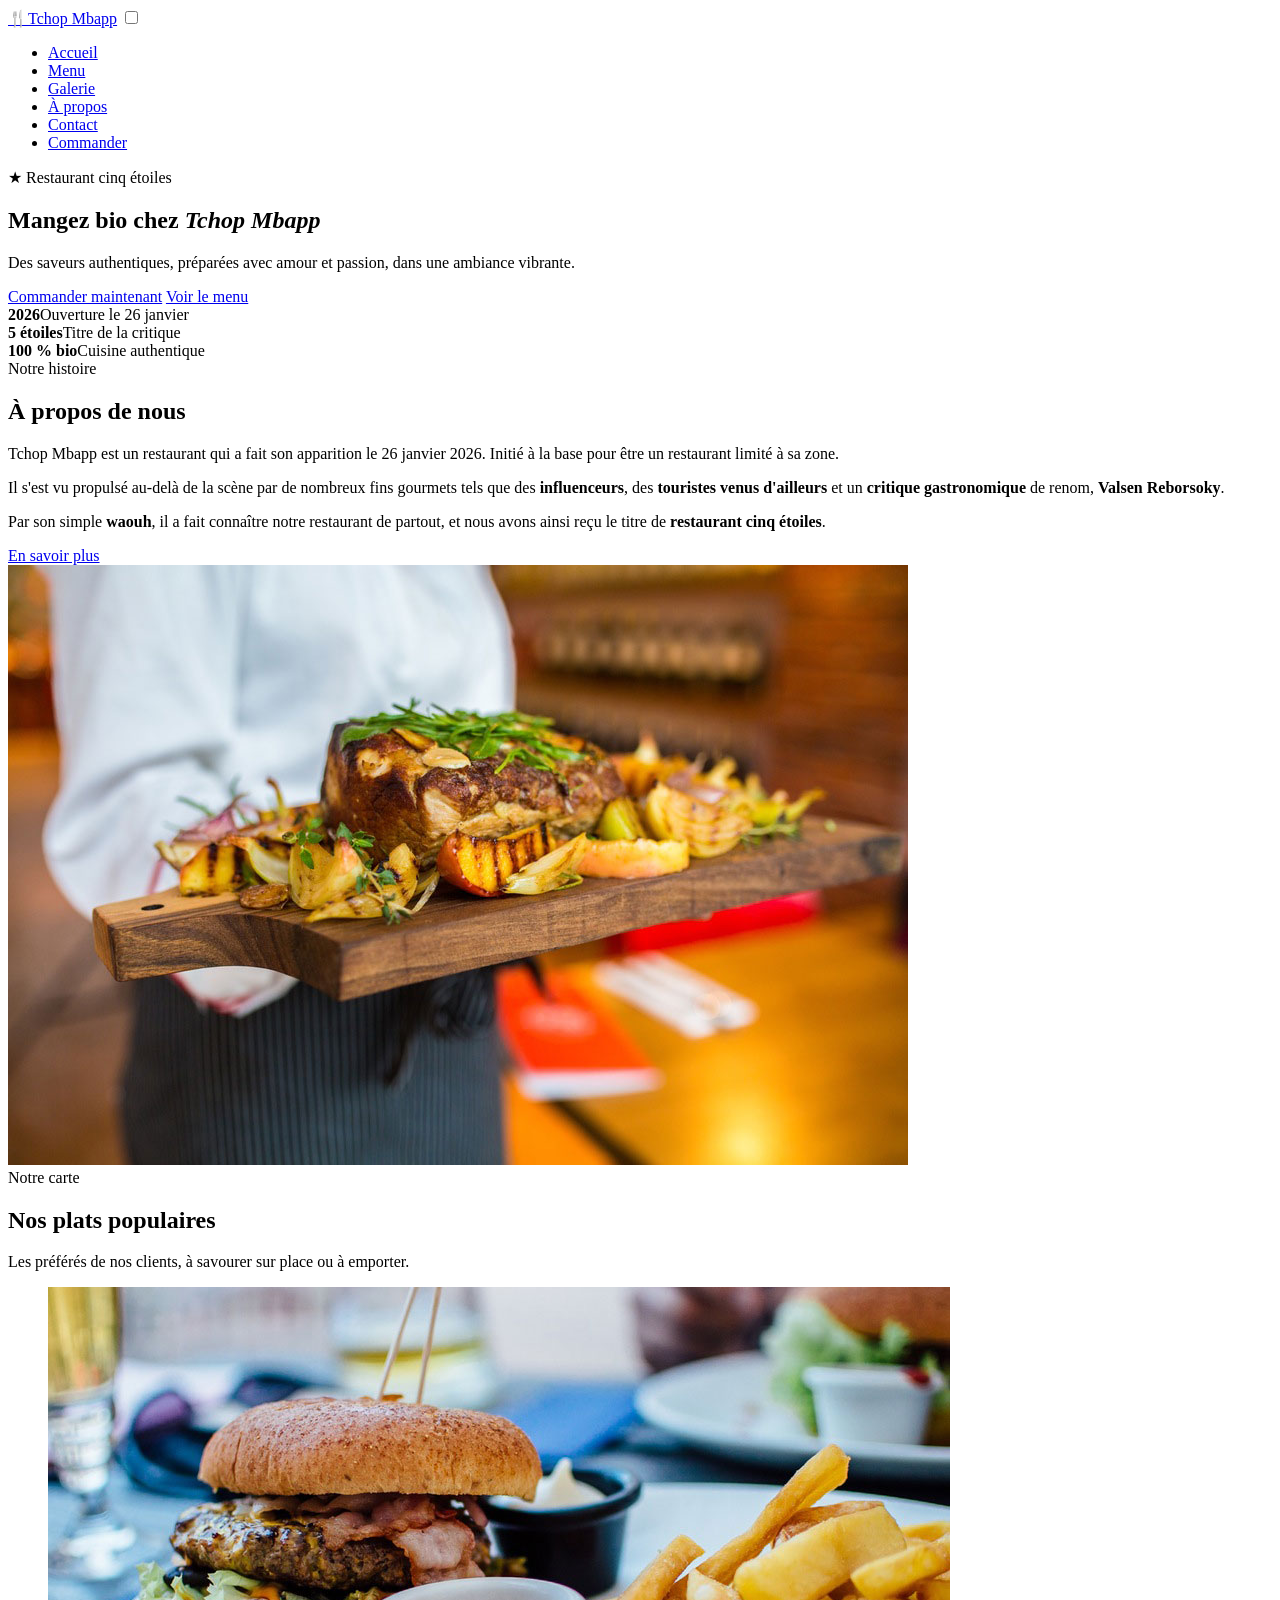
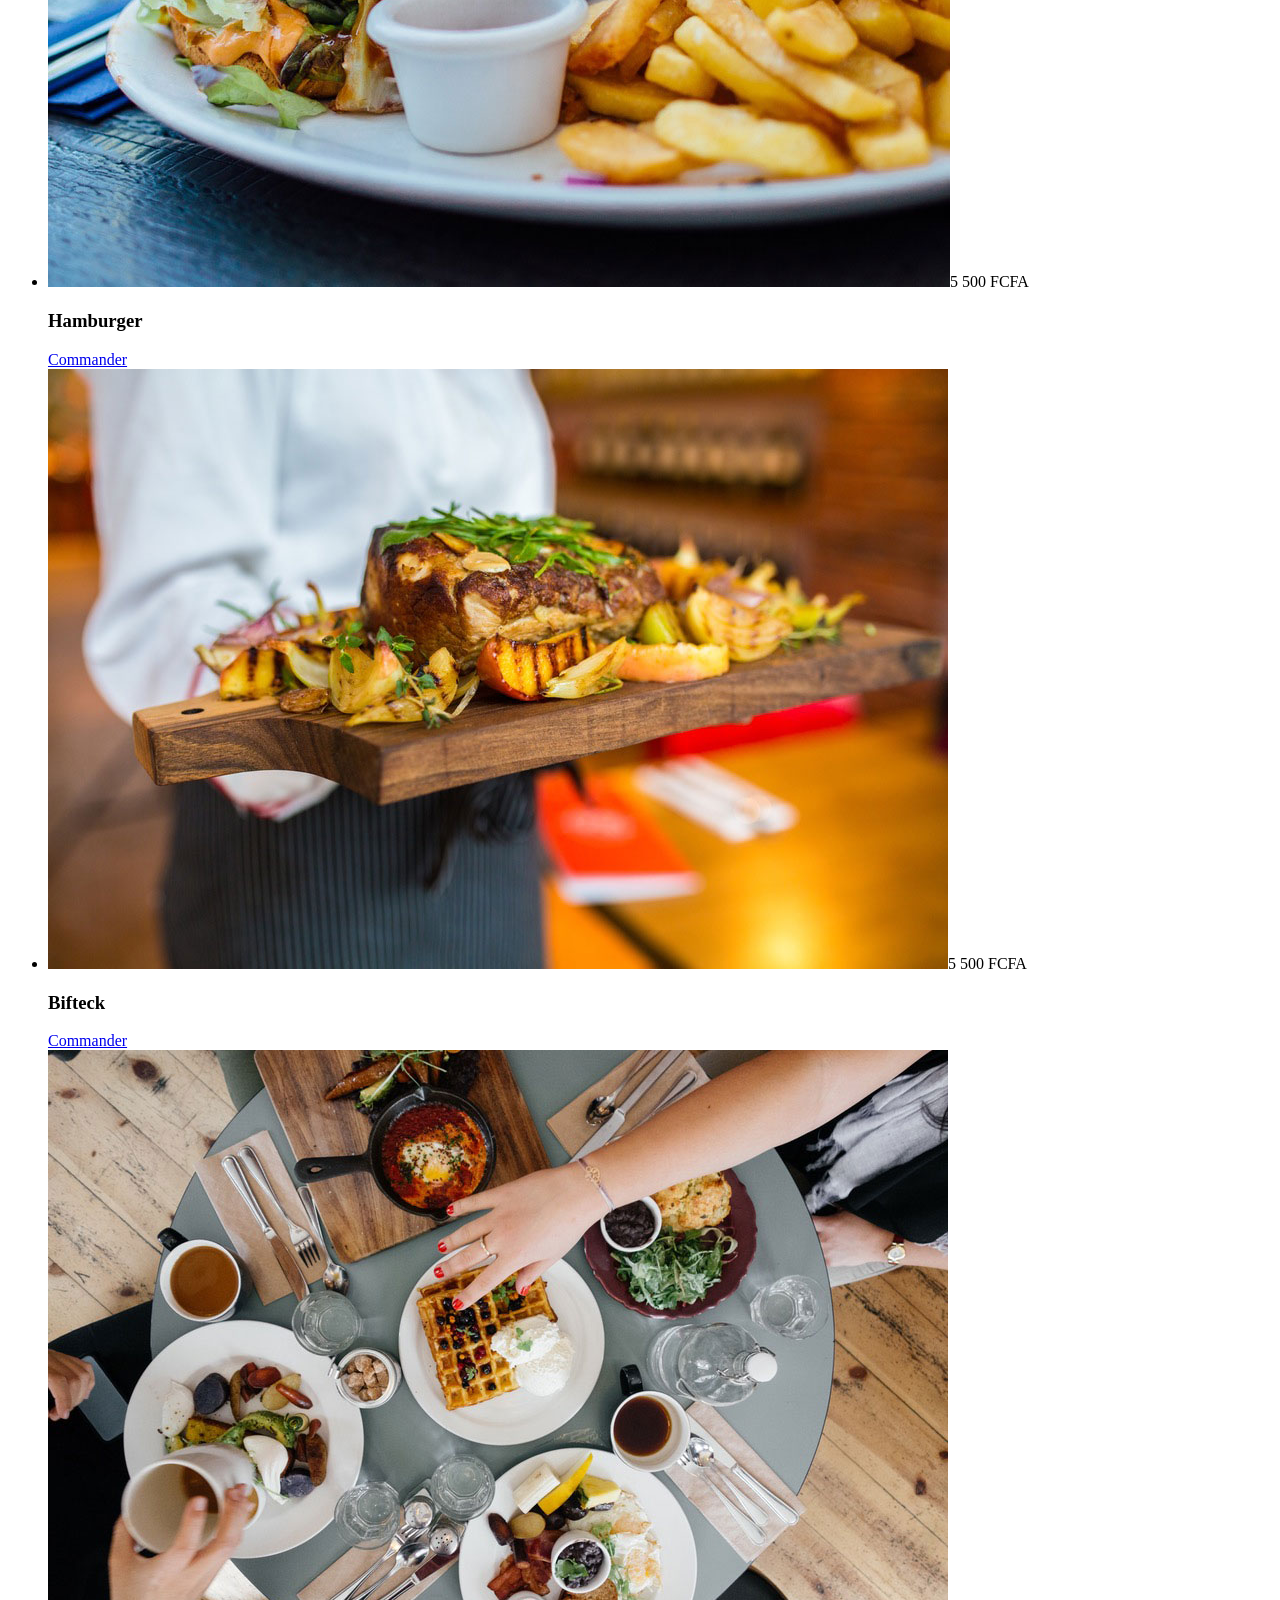
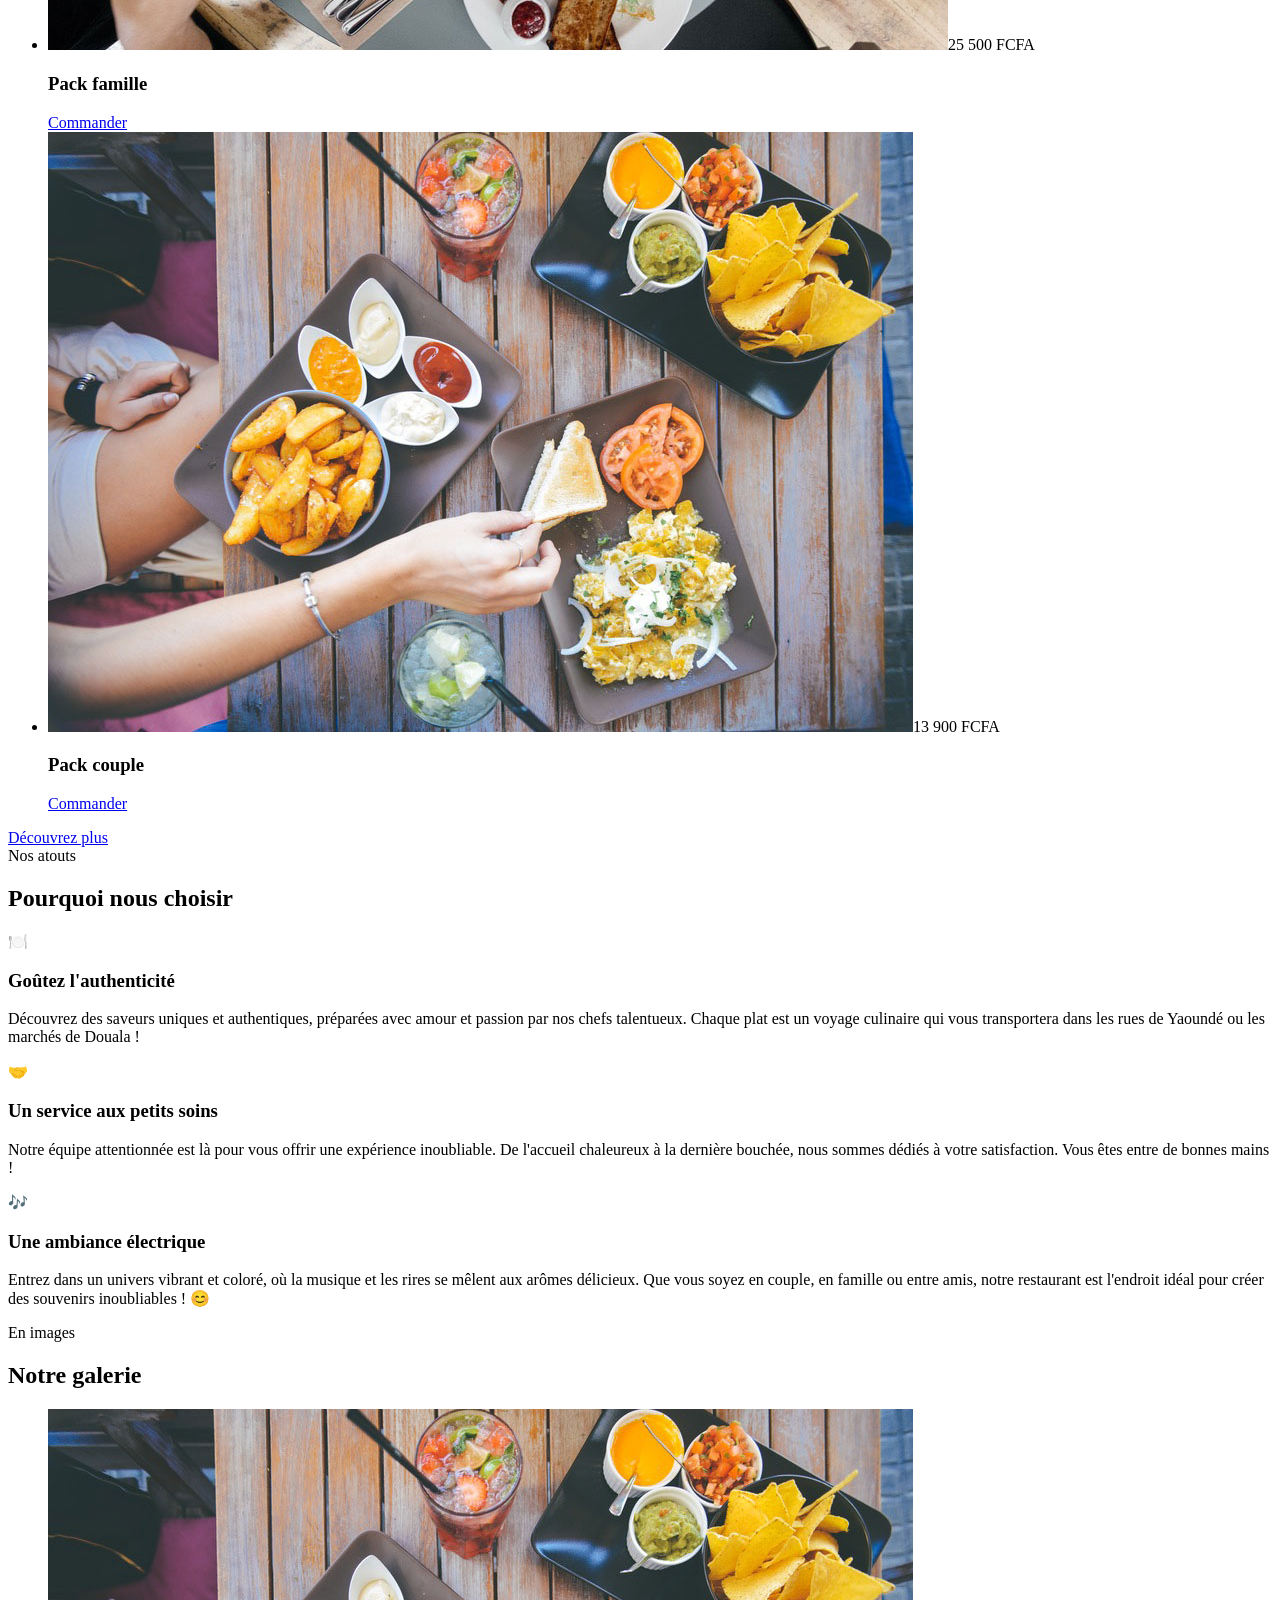
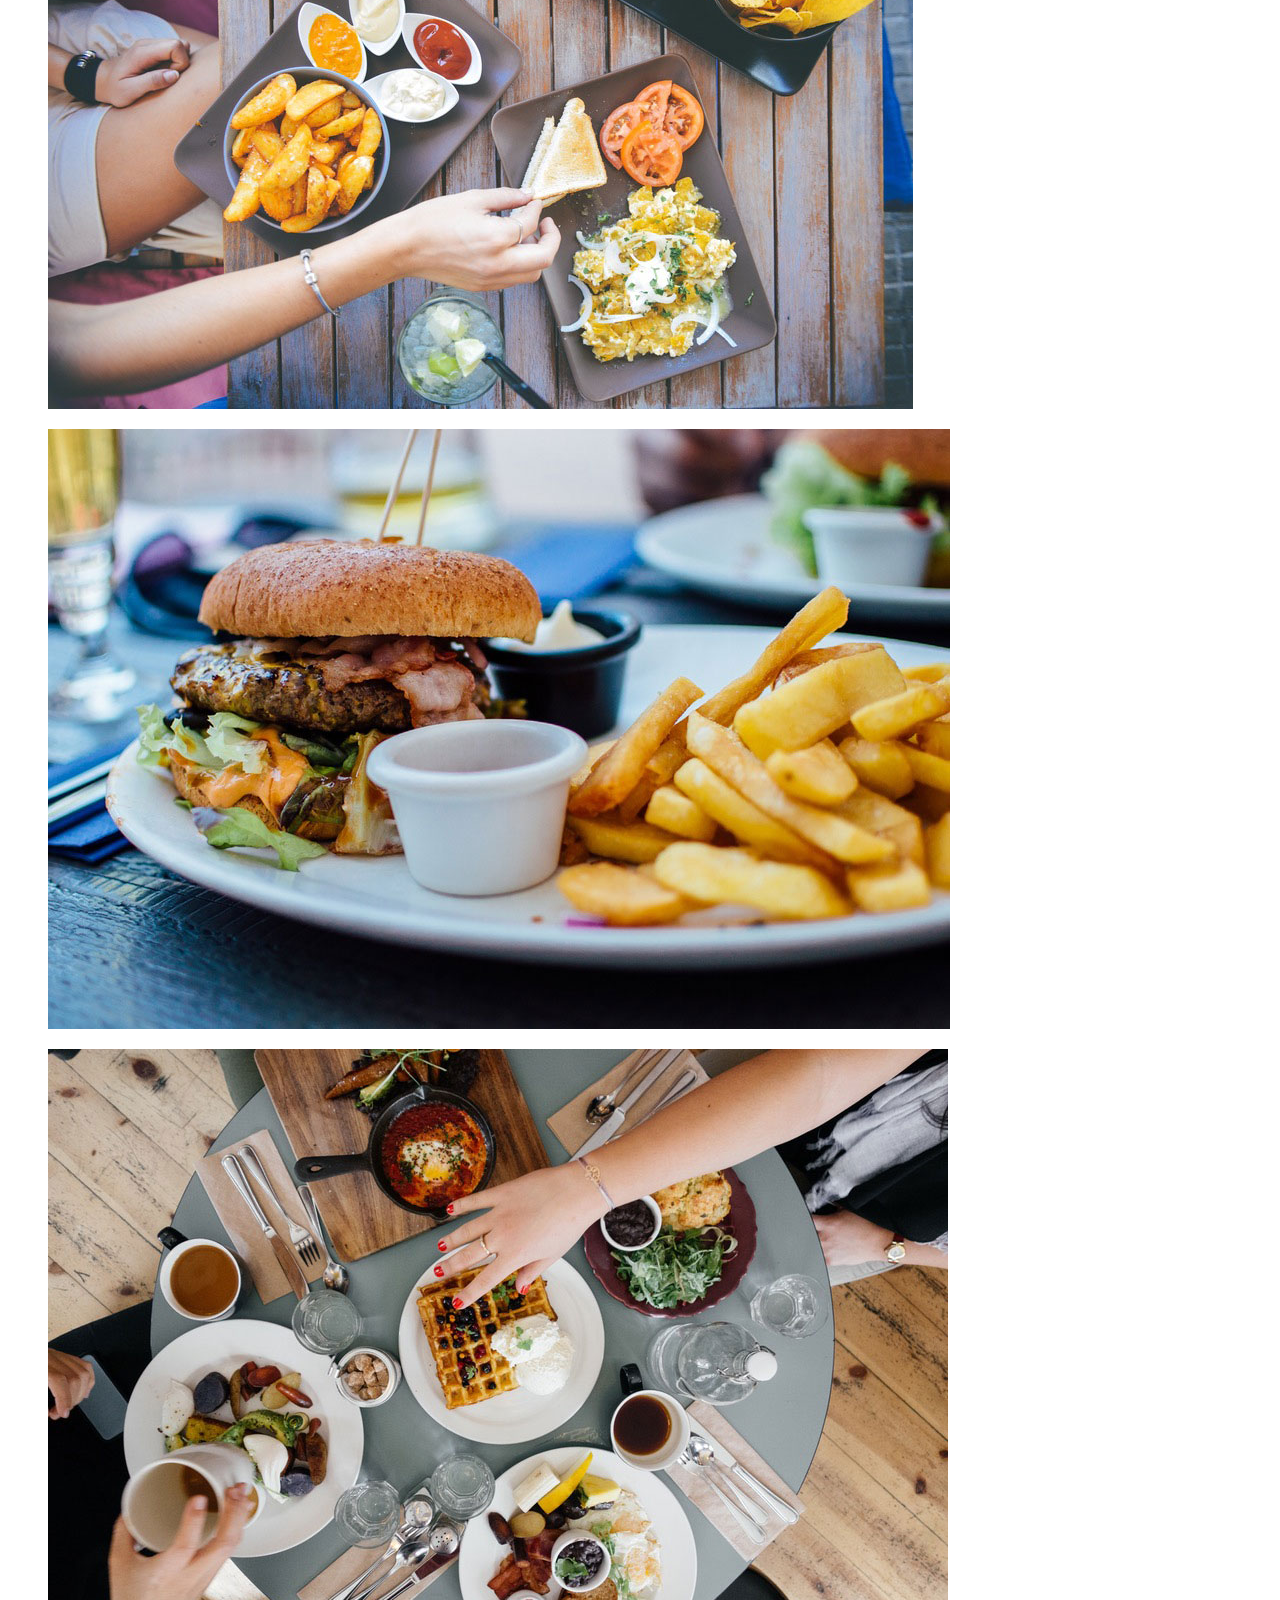
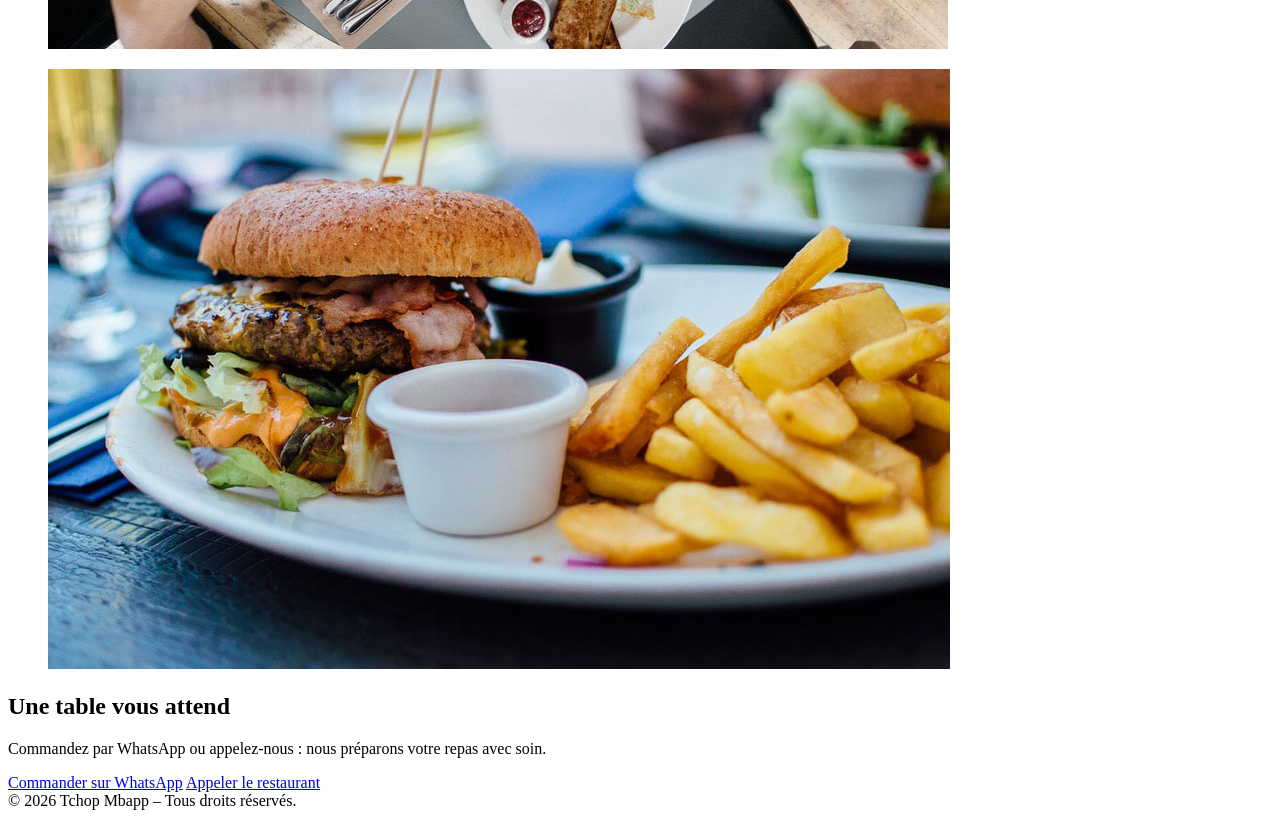
==== index.html @ b53ba747 "ddd" ====
<!DOCTYPE html>
<html lang="fr">
<head>
<meta charset="utf-8">
<meta name="viewport" content="width=device-width, initial-scale=1">
<title>Tchop Mbapp – Restaurant, saveurs authentiques</title>
<meta name="description" content="Tchop Mbapp, restaurant cinq étoiles : plats authentiques, service aux petits soins et ambiance électrique. Commandez en ligne.">
<meta name="theme-color" content="#701D0B">
<link rel="preconnect" href="https://fonts.googleapis.com">
<link rel="preconnect" href="https://fonts.gstatic.com" crossorigin>
<link href="https://fonts.googleapis.com/css2?family=Playfair+Display:wght@600;700;800&family=Poppins:wght@400;500;600&display=swap" rel="stylesheet">

</head>
<body>

<header>
  <div class="conteneur barre">
    <a class="logo" href="#accueil" aria-label="Tchop Mbapp, accueil"><span class="logo-icone" aria-hidden="true">🍴</span>Tchop Mbapp</a>
    <input type="checkbox" id="toggle" aria-label="Ouvrir le menu">
    <label for="toggle" class="burger" aria-hidden="true"><span></span></label>
    <nav aria-label="Navigation principale">
      <ul>
        <li><a href="#accueil">Accueil</a></li>
        <li><a href="#plats">Menu</a></li>
        <li><a href="#galerie">Galerie</a></li>
        <li><a href="#apropos">À propos</a></li>
        <li><a href="#contact">Contact</a></li>
        <li><a class="btn" href="#contact">Commander</a></li>
      </ul>
    </nav>
  </div>
</header>

<main>
  <section class="hero" id="accueil">
    <div class="conteneur">
      <span class="badge">★ Restaurant cinq étoiles</span>
      <h1>Mangez bio chez <em>Tchop Mbapp</em></h1>
      <p>Des saveurs authentiques, préparées avec amour et passion, dans une ambiance vibrante.</p>
      <div class="actions">
        <a class="btn" href="#contact">Commander maintenant</a>
        <a class="btn contour" href="#plats">Voir le menu</a>
      </div>
      <div class="chiffres">
        <div><strong>2026</strong><span>Ouverture le 26 janvier</span></div>
        <div><strong>5 étoiles</strong><span>Titre de la critique</span></div>
        <div><strong>100 % bio</strong><span>Cuisine authentique</span></div>
      </div>
    </div>
  </section>

  <section class="section about" id="apropos">
    <div class="conteneur">
      <div>
        <span class="tag">Notre histoire</span>
        <h2>À propos de nous</h2>
        <p>Tchop Mbapp est un restaurant qui a fait son apparition le 26 janvier 2026. Initié à la base pour être un restaurant limité à sa zone.</p>
        <p>Il s'est vu propulsé au-delà de la scène par de nombreux fins gourmets tels que des <strong>influenceurs</strong>, des <strong>touristes venus d'ailleurs</strong> et un <strong>critique gastronomique</strong> de renom, <strong>Valsen Reborsoky</strong>.</p>
        <p>Par son simple <strong>waouh</strong>, il a fait connaître notre restaurant de partout, et nous avons ainsi reçu le titre de <strong>restaurant cinq étoiles</strong>.</p>
        <a class="btn" href="#choix">En savoir plus</a>
      </div>
      <div class="cadre"><img src="images/gallery_2.jpeg" alt="Plat signature du restaurant Tchop Mbapp" loading="lazy"></div>
    </div>
  </section>

  <section class="section" id="plats">
    <div class="conteneur">
      <div class="entete-section centre">
        <span class="tag">Notre carte</span>
        <h2>Nos plats populaires</h2>
        <p class="sous-titre">Les préférés de nos clients, à savourer sur place ou à emporter.</p>
      </div>
      <ul class="grille-plats">
        <li class="plat">
          <div class="img"><img src="images/gallery_3.jpeg" alt="Hamburger" loading="lazy"><span class="prix">5 500 FCFA</span></div>
          <div class="corps"><h3>Hamburger</h3>
            <a class="btn contour petit" href="https://wa.me/237621358152?text=Bonjour%2C%20je%20souhaite%20commander%20un%20Hamburger" target="_blank" rel="noopener">Commander</a></div>
        </li>
        <li class="plat">
          <div class="img"><img src="images/gallery_2.jpeg" alt="Bifteck" loading="lazy"><span class="prix">5 500 FCFA</span></div>
          <div class="corps"><h3>Bifteck</h3>
            <a class="btn contour petit" href="https://wa.me/237621358152?text=Bonjour%2C%20je%20souhaite%20commander%20un%20Bifteck" target="_blank" rel="noopener">Commander</a></div>
        </li>
        <li class="plat">
          <div class="img"><img src="images/gallery_4.jpeg" alt="Pack famille" loading="lazy"><span class="prix">25 500 FCFA</span></div>
          <div class="corps"><h3>Pack famille</h3>
            <a class="btn contour petit" href="https://wa.me/237621358152?text=Bonjour%2C%20je%20souhaite%20commander%20un%20Pack%20famille" target="_blank" rel="noopener">Commander</a></div>
        </li>
        <li class="plat">
          <div class="img"><img src="images/gallery_8.jpeg" alt="Pack couple" loading="lazy"><span class="prix">13 900 FCFA</span></div>
          <div class="corps"><h3>Pack couple</h3>
            <a class="btn contour petit" href="https://wa.me/237621538152?text=Bonjour%2C%20je%20souhaite%20commander%20un%20Pack%20couple" target="_blank" rel="noopener">Commander</a></div>
        </li>
      </ul>
      <div class="centre-btn"><a class="btn" href="#galerie">Découvrez plus</a></div>
    </div>
  </section>

  <section class="section choix" id="choix">
    <div class="conteneur">
      <div class="entete-section centre">
        <span class="tag">Nos atouts</span>
        <h2>Pourquoi nous choisir</h2>
      </div>
      <div class="grille-choix">
        <article class="carte">
          <div class="icone" aria-hidden="true">🍽️</div>
          <h3>Goûtez l'authenticité</h3>
          <p>Découvrez des saveurs uniques et authentiques, préparées avec amour et passion par nos chefs talentueux. Chaque plat est un voyage culinaire qui vous transportera dans les rues de Yaoundé ou les marchés de Douala !</p>
        </article>
        <article class="carte">
          <div class="icone" aria-hidden="true">🤝</div>
          <h3>Un service aux petits soins</h3>
          <p>Notre équipe attentionnée est là pour vous offrir une expérience inoubliable. De l'accueil chaleureux à la dernière bouchée, nous sommes dédiés à votre satisfaction. Vous êtes entre de bonnes mains !</p>
        </article>
        <article class="carte">
          <div class="icone" aria-hidden="true">🎶</div>
          <h3>Une ambiance électrique</h3>
          <p>Entrez dans un univers vibrant et coloré, où la musique et les rires se mêlent aux arômes délicieux. Que vous soyez en couple, en famille ou entre amis, notre restaurant est l'endroit idéal pour créer des souvenirs inoubliables ! 😊</p>
        </article>
      </div>
    </div>
  </section>

  <section class="section" id="galerie">
    <div class="conteneur">
      <div class="entete-section centre">
        <span class="tag">En images</span>
        <h2>Notre galerie</h2>
      </div>
      <div class="grille-galerie">
        <figure class="large"><img src="images/gallery_8.jpeg" alt="Pack couple" loading="lazy"></figure>
        <figure><img src="images/gallery_6.jpeg" alt="Plat du restaurant" loading="lazy"></figure>
        <figure><img src="images/gallery_4.jpeg" alt="Pack famille" loading="lazy"></figure>
        <figure class="large"><img src="images/gallery_3.jpeg" alt="Hamburger" loading="lazy"></figure>
      </div>
    </div>
  </section>

  <section class="section contact" id="contact">
    <div class="conteneur">
      <h2>Une table vous attend</h2>
      <p>Commandez par WhatsApp ou appelez-nous : nous préparons votre repas avec soin.</p>
      <div class="actions">
        <a class="btn" href="https://wa.me/237621358152" target="_blank" rel="noopener">Commander sur WhatsApp</a>
        <a class="btn contour" href="tel:+237621358152">Appeler le restaurant</a>
      </div>
    </div>
  </section>
</main>

<footer>
  <div class="conteneur">&copy; 2026 Tchop Mbapp – Tous droits réservés. <a href="https://github.com/VOTRE-PSEUDO" target="_blank" rel="noopener"></a></div>
</footer>

</body>
</html>
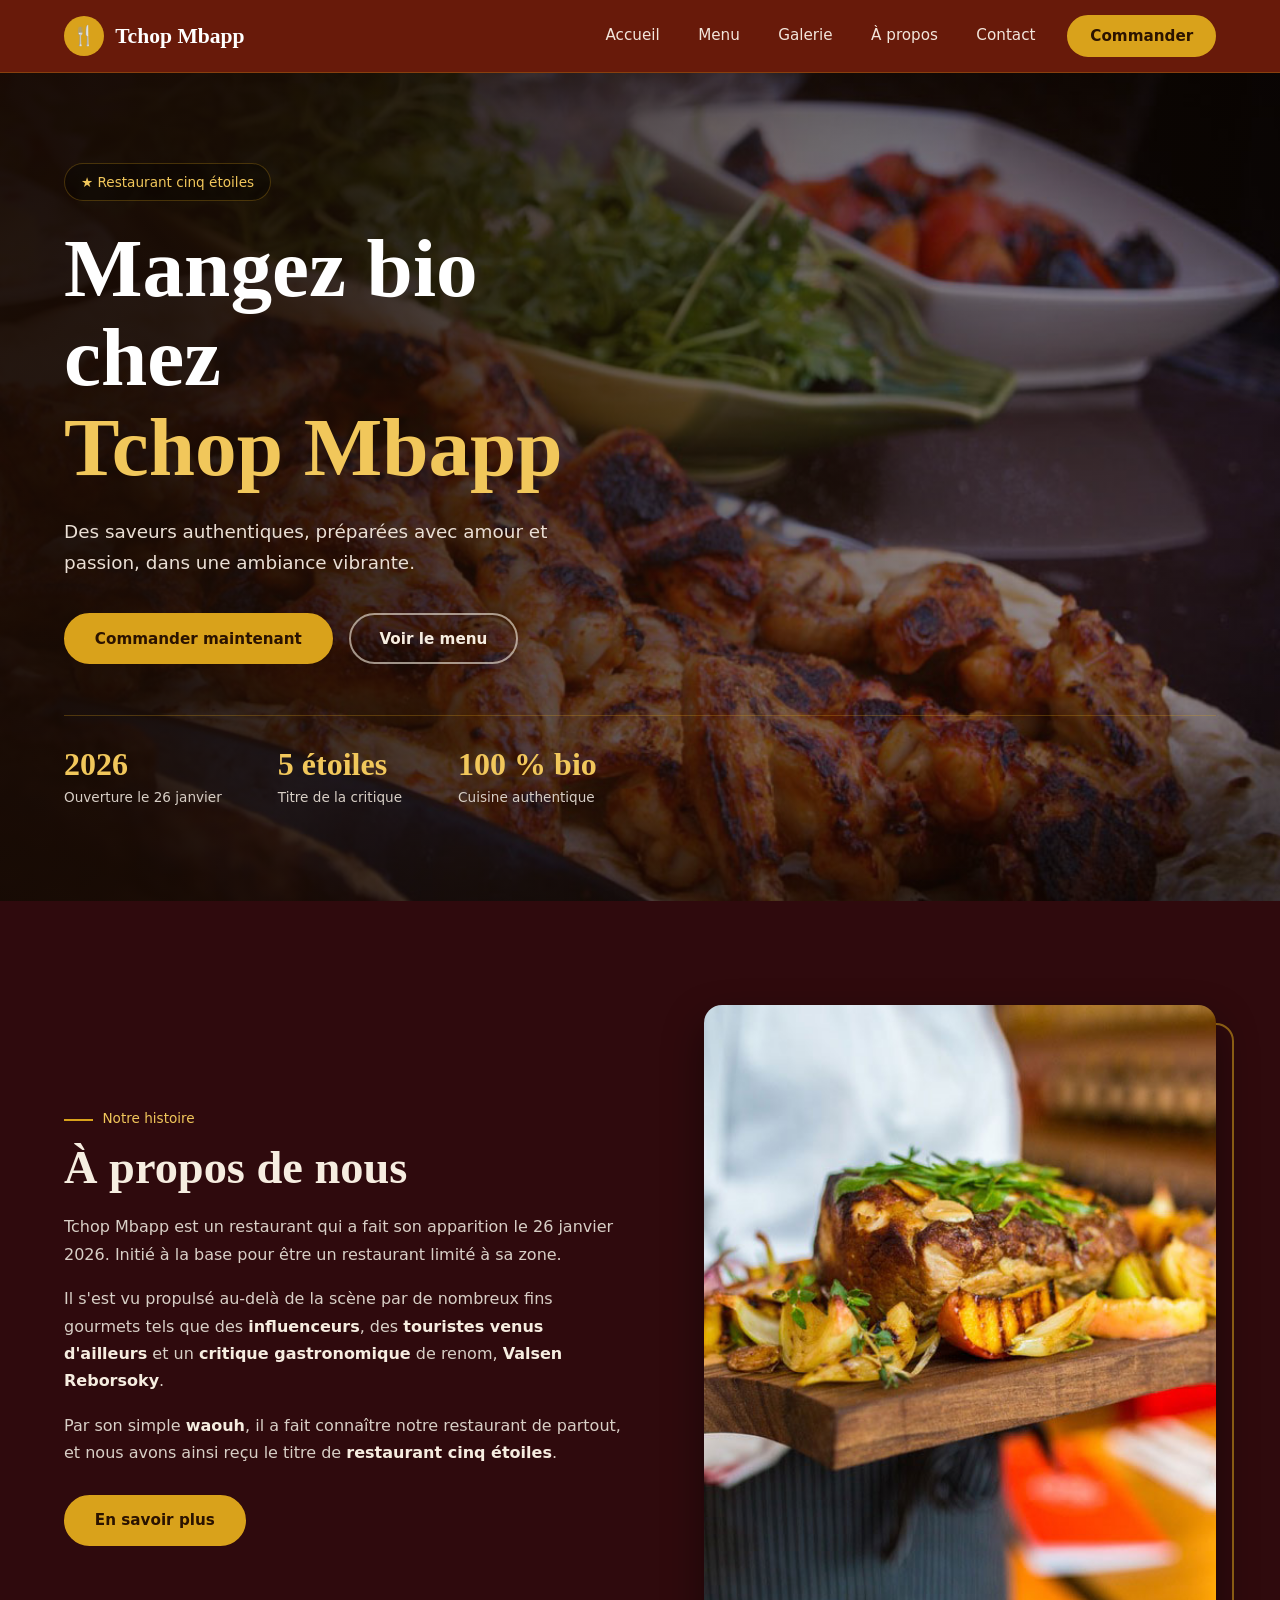
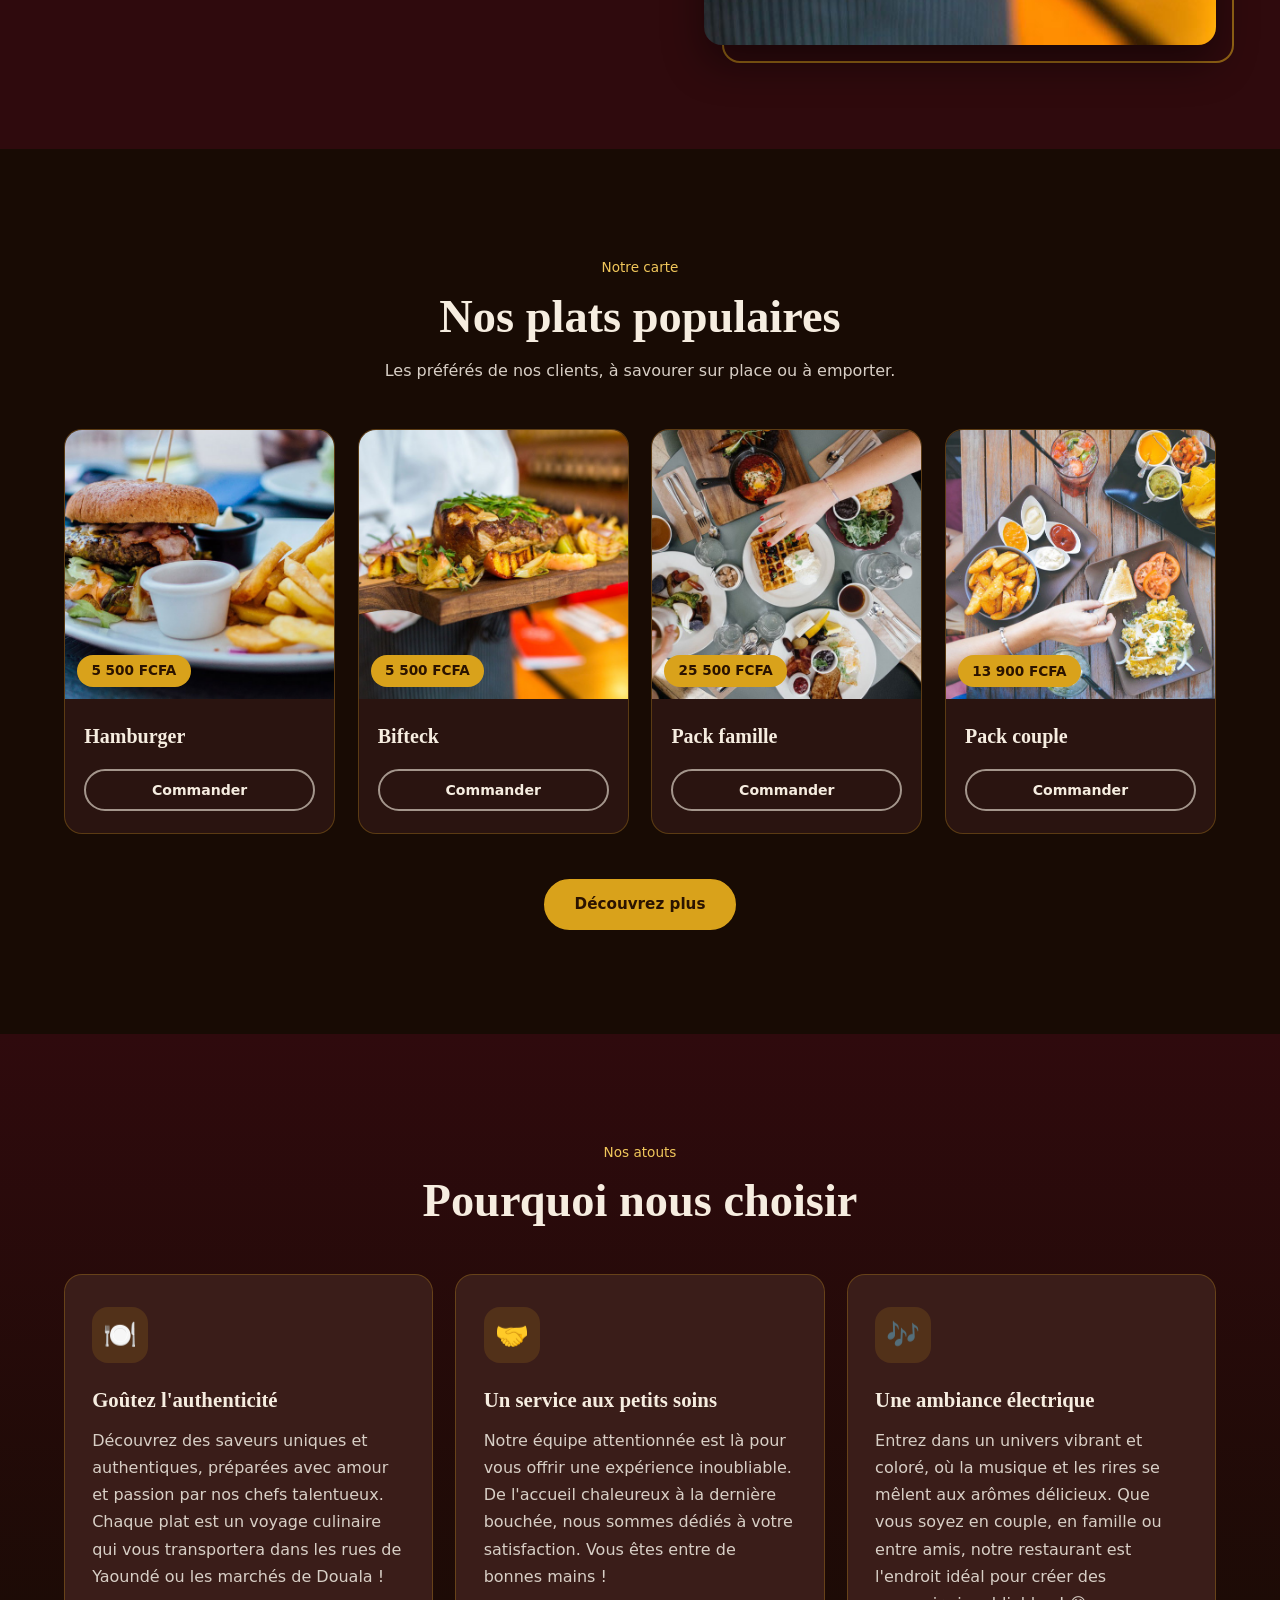
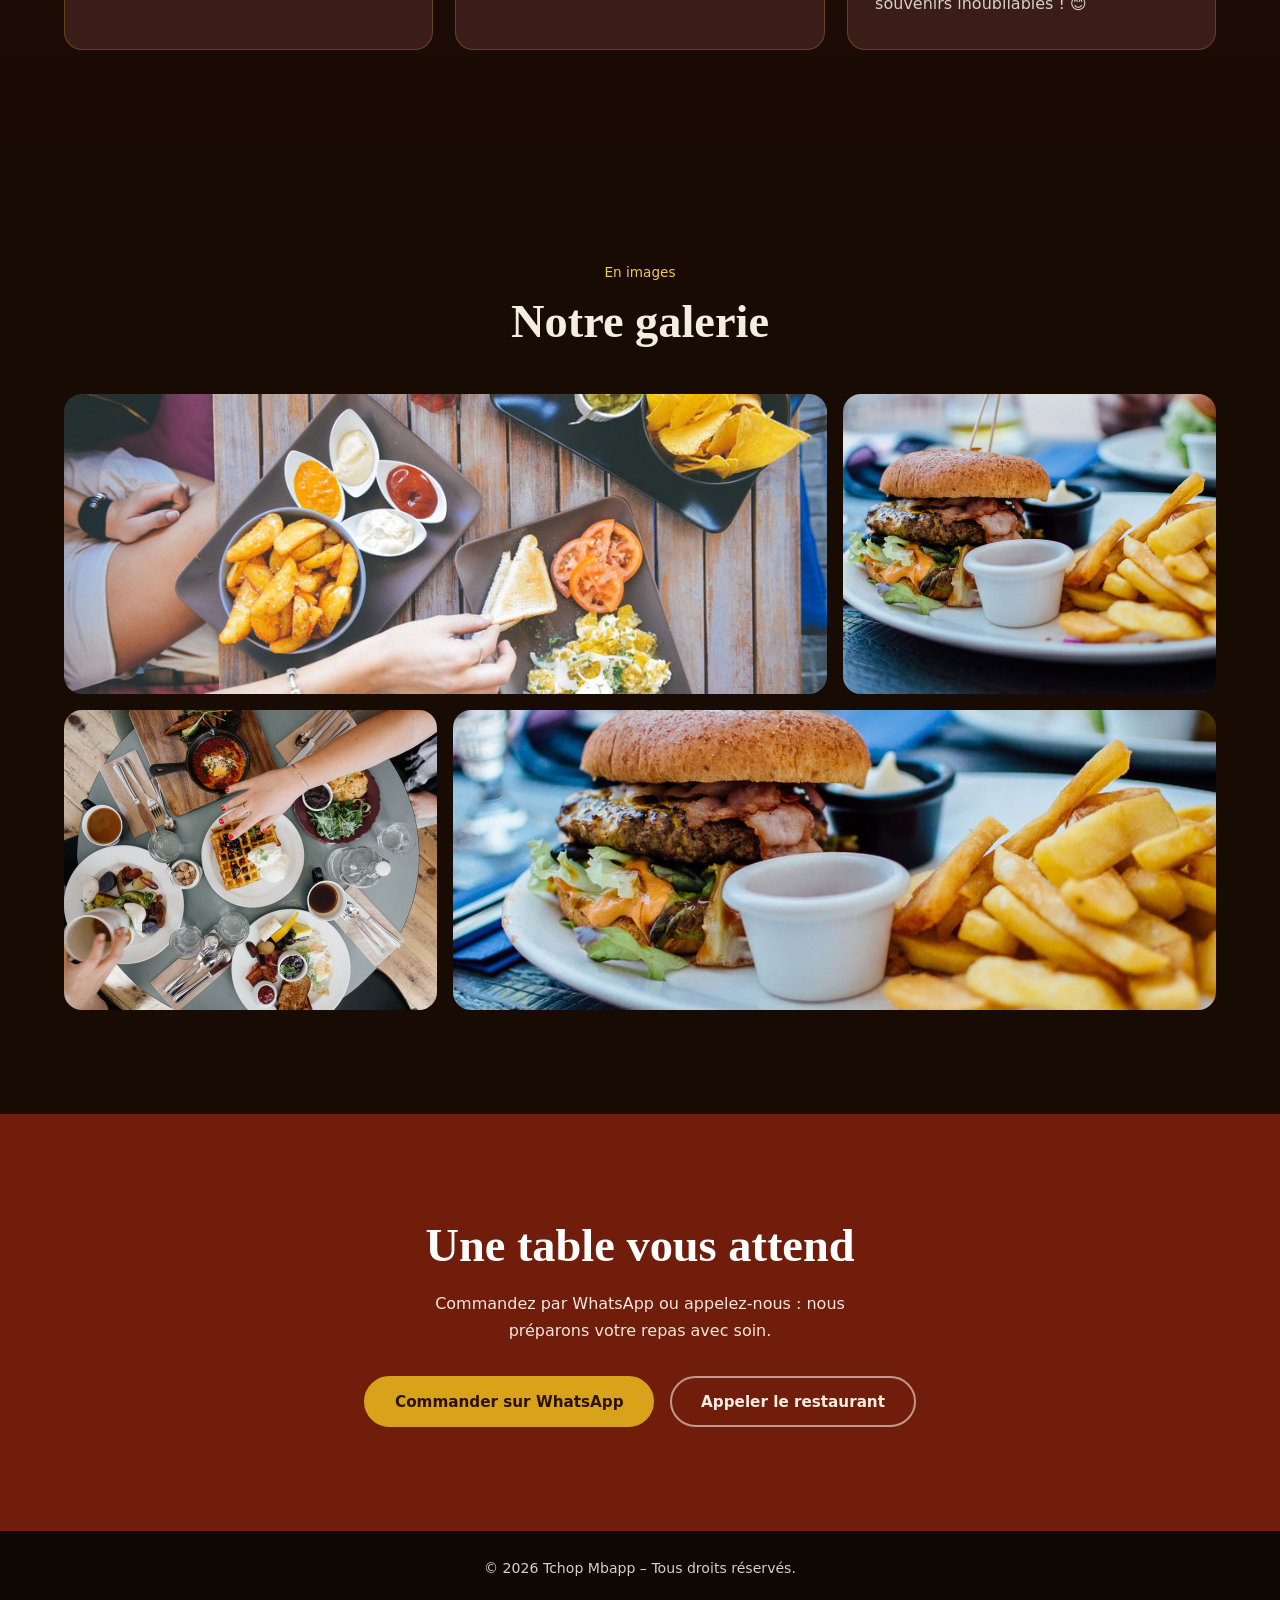
==== commit cf369aa1: "cf" ====
--- a/index.html
+++ b/index.html
@@ -9,7 +9,7 @@
 <link rel="preconnect" href="https://fonts.googleapis.com">
 <link rel="preconnect" href="https://fonts.gstatic.com" crossorigin>
 <link href="https://fonts.googleapis.com/css2?family=Playfair+Display:wght@600;700;800&family=Poppins:wght@400;500;600&display=swap" rel="stylesheet">
-
+<link rel="stylesheet" href="style.css">
 </head>
 <body>
 
--- a/style.css
+++ b/style.css
@@ -0,0 +1,153 @@
+
+:root{
+  --rouge:#701D0B; --bordeaux:#2f0a0d; --brun:#180b04; --carte:#2a1410; --carte2:#3a1d19;
+  --or:#d9a21b; --or-clair:#f1c75b; --creme:#f6ede0; --texte:#d8cfc6; --ligne:rgba(217,162,27,.28);
+  --titre:'Playfair Display',Georgia,serif; --corps:'Poppins',system-ui,sans-serif;
+  --rayon:18px; --ombre:0 18px 40px rgba(0,0,0,.45);
+}
+*{box-sizing:border-box;margin:0;padding:0}
+html{scroll-behavior:smooth;scroll-padding-top:76px}
+body{font-family:var(--corps);background:var(--brun);color:var(--texte);line-height:1.7;overflow-x:hidden;-webkit-text-size-adjust:100%}
+img{max-width:100%;display:block}
+a{color:inherit;text-decoration:none}
+ul{list-style:none}
+:focus-visible{outline:3px solid var(--or-clair);outline-offset:3px;border-radius:6px}
+.conteneur{width:min(1160px,90%);margin-inline:auto}
+.section{padding:clamp(3.5rem,9vw,6.5rem) 0}
+.entete-section{max-width:640px;margin-bottom:2.8rem}
+.entete-section.centre{margin-inline:auto;text-align:center}
+.tag{display:inline-block;color:var(--or-clair);font-size:.85rem;font-weight:500;margin-bottom:.6rem;padding-left:2.4rem;position:relative}
+.tag::before{content:"";position:absolute;left:0;top:50%;width:1.8rem;height:2px;background:var(--or)}
+.centre .tag{padding-left:0}.centre .tag::before{display:none}
+h2{font-family:var(--titre);font-size:clamp(1.9rem,5vw,2.9rem);line-height:1.2;color:var(--creme)}
+.sous-titre{margin-top:.8rem}
+
+/* Boutons */
+.btn{display:inline-flex;align-items:center;justify-content:center;gap:.5rem;cursor:pointer;font:600 .95rem var(--corps);
+  padding:.9rem 1.8rem;border-radius:999px;border:2px solid var(--or);background:var(--or);color:#2b1300;
+  transition:transform .2s,background .2s,color .2s,box-shadow .2s;min-height:48px}
+.btn:hover{background:var(--or-clair);border-color:var(--or-clair);transform:translateY(-2px);box-shadow:0 10px 24px rgba(217,162,27,.3)}
+.btn.contour{background:transparent;color:var(--creme);border-color:rgba(246,237,224,.6)}
+.btn.contour:hover{background:var(--creme);color:var(--rouge);border-color:var(--creme)}
+.btn.petit{padding:.6rem 1.3rem;font-size:.88rem;min-height:42px}
+
+/* En-tête */
+header{position:sticky;top:0;z-index:50;background:rgba(112,29,11,.92);backdrop-filter:blur(10px);-webkit-backdrop-filter:blur(10px);border-bottom:1px solid var(--ligne)}
+.barre{display:flex;align-items:center;justify-content:space-between;height:72px}
+.logo{display:flex;align-items:center;gap:.7rem;font-family:var(--titre);font-weight:700;font-size:1.35rem;color:#fff}
+.logo-icone{width:40px;height:40px;border-radius:50%;background:var(--or);color:var(--rouge);display:grid;place-items:center;font-size:1.2rem}
+nav ul{display:flex;align-items:center;gap:.4rem}
+nav a{display:block;padding:.5rem 1rem;border-radius:999px;font-size:.95rem;font-weight:500;color:#f3e6dc;transition:.2s}
+nav a:hover{color:var(--or-clair);background:rgba(255,255,255,.08)}
+nav .btn{margin-left:.6rem;color:#2b1300;padding:.55rem 1.3rem;min-height:42px}
+nav .btn:hover{background:var(--or-clair)}
+#toggle{position:absolute;opacity:0;pointer-events:none}
+.burger{display:none;width:46px;height:46px;border-radius:12px;border:1px solid var(--ligne);cursor:pointer;place-items:center}
+.burger span,.burger span::before,.burger span::after{display:block;width:22px;height:2px;background:#fff;border-radius:2px;position:relative;transition:.25s}
+.burger span::before,.burger span::after{content:"";position:absolute;left:0}
+.burger span::before{top:-7px}.burger span::after{top:7px}
+#toggle:focus-visible + .burger{outline:3px solid var(--or-clair)}
+
+/* Héros */
+.hero{position:relative;min-height:calc(100svh - 72px);display:flex;align-items:center;
+  background:linear-gradient(100deg,rgba(24,11,4,.94) 15%,rgba(24,11,4,.55) 60%,rgba(24,11,4,.3)),
+  url(images/gallery_1.jpeg) center/cover no-repeat,#000;padding:3.5rem 0}
+.badge{display:inline-flex;align-items:center;gap:.5rem;border:1px solid var(--ligne);background:rgba(0,0,0,.35);
+  color:var(--or-clair);padding:.4rem 1rem;border-radius:999px;font-size:.85rem;margin-bottom:1.4rem}
+.hero h1{font-family:var(--titre);font-size:clamp(2.5rem,8.5vw,5.2rem);line-height:1.08;color:#fff;max-width:14ch}
+.hero h1 em{display:block;font-style:normal;color:var(--or-clair)}
+.hero p{max-width:46ch;margin:1.4rem 0 2.2rem;font-size:clamp(1rem,2.4vw,1.15rem);color:#eadfd5}
+.actions{display:flex;gap:1rem;flex-wrap:wrap}
+.chiffres{display:flex;gap:clamp(1.5rem,5vw,3.5rem);margin-top:3.2rem;padding-top:1.8rem;border-top:1px solid var(--ligne);flex-wrap:wrap}
+.chiffres strong{display:block;font-family:var(--titre);font-size:clamp(1.5rem,4vw,2rem);color:var(--or-clair);line-height:1.2}
+.chiffres span{font-size:.85rem}
+
+/* À propos */
+.about{background:var(--bordeaux)}
+.about .conteneur{display:grid;grid-template-columns:1.1fr 1fr;gap:clamp(2rem,6vw,5rem);align-items:center}
+.about p{margin-top:1.1rem}
+.about strong{color:var(--creme);font-weight:600}
+.about .btn{margin-top:1.8rem}
+.cadre{position:relative}
+.cadre::before{content:"";position:absolute;inset:18px -18px -18px 18px;border:2px solid var(--or);border-radius:var(--rayon);opacity:.6}
+.cadre img{position:relative;width:100%;aspect-ratio:4/5;object-fit:cover;border-radius:var(--rayon);box-shadow:var(--ombre)}
+
+/* Plats */
+.grille-plats{display:grid;grid-template-columns:repeat(4,1fr);gap:1.4rem}
+.plat{background:var(--carte);border:1px solid var(--ligne);border-radius:var(--rayon);overflow:hidden;display:flex;flex-direction:column;transition:transform .25s,border-color .25s,box-shadow .25s}
+.plat:hover{transform:translateY(-6px);border-color:var(--or);box-shadow:var(--ombre)}
+.plat .img{position:relative;aspect-ratio:1;overflow:hidden}
+.plat img{width:100%;height:100%;object-fit:cover;transition:transform .5s}
+.plat:hover img{transform:scale(1.07)}
+.prix{position:absolute;left:12px;bottom:12px;background:var(--or);color:#2b1300;font-weight:600;font-size:.85rem;padding:.3rem .9rem;border-radius:999px}
+.plat .corps{padding:1.2rem 1.2rem 1.4rem;display:flex;flex-direction:column;gap:1rem;flex:1;justify-content:space-between}
+.plat h3{font-family:var(--titre);font-size:1.25rem;color:var(--creme)}
+.centre-btn{text-align:center;margin-top:2.8rem}
+
+/* Pourquoi nous choisir */
+.choix{background:linear-gradient(180deg,var(--bordeaux),var(--brun))}
+.grille-choix{display:grid;grid-template-columns:repeat(3,1fr);gap:1.4rem}
+.carte{background:var(--carte2);border:1px solid var(--ligne);border-radius:var(--rayon);padding:2rem 1.7rem;transition:.25s}
+.carte:hover{border-color:var(--or);transform:translateY(-4px)}
+.icone{width:56px;height:56px;border-radius:16px;background:rgba(217,162,27,.15);display:grid;place-items:center;font-size:1.7rem;margin-bottom:1.2rem}
+.carte h3{font-family:var(--titre);font-size:1.3rem;color:var(--creme);margin-bottom:.6rem}
+
+/* Galerie */
+.grille-galerie{display:grid;grid-template-columns:repeat(3,1fr);gap:1rem}
+.grille-galerie figure{overflow:hidden;border-radius:var(--rayon);height:300px}
+.grille-galerie .large{grid-column:span 2}
+.grille-galerie img{width:100%;height:100%;object-fit:cover;transition:transform .6s}
+.grille-galerie figure:hover img{transform:scale(1.06)}
+
+/* Contact */
+.contact{background:var(--rouge);text-align:center}
+.contact h2{color:#fff}
+.contact p{max-width:48ch;margin:1rem auto 2rem;color:#f3e6dc}
+.contact .actions{justify-content:center}
+.contact .btn.contour:hover{color:var(--rouge)}
+
+footer{background:#0f0702;padding:1.6rem 0;font-size:.88rem;text-align:center}
+footer a{color:var(--or-clair);text-decoration:underline;text-underline-offset:3px}
+
+/* Tablette */
+@media (max-width:1000px){
+  .grille-plats{grid-template-columns:repeat(2,1fr)}
+  .grille-choix{grid-template-columns:1fr 1fr}
+  .grille-choix .carte:last-child{grid-column:span 2}
+}
+@media (max-width:860px){
+  .burger{display:grid}
+  nav{position:absolute;left:0;right:0;top:72px;background:rgba(80,20,8,.98);border-bottom:1px solid var(--ligne);
+    max-height:0;overflow:hidden;transition:max-height .35s}
+  nav ul{flex-direction:column;align-items:stretch;padding:.6rem 5% 1.4rem;gap:.2rem}
+  nav a{padding:.9rem 1rem;font-size:1.05rem}
+  nav .btn{margin:.8rem 0 0}
+  #toggle:checked ~ nav{max-height:420px}
+  #toggle:checked + .burger span{background:transparent}
+  #toggle:checked + .burger span::before{top:0;transform:rotate(45deg)}
+  #toggle:checked + .burger span::after{top:0;transform:rotate(-45deg)}
+  .about .conteneur{grid-template-columns:1fr}
+  .cadre{max-width:460px;margin:0 18px 18px 0}
+  .cadre img{aspect-ratio:4/3}
+  .hero{background-position:60% center}
+}
+/* Téléphone */
+@media (max-width:600px){
+  .barre{height:64px}
+  nav{top:64px}
+  html{scroll-padding-top:64px}
+  .hero{min-height:auto;padding:4rem 0 3rem}
+  .actions .btn{width:100%}
+  .grille-plats{grid-template-columns:1fr 1fr;gap:.8rem}
+  .plat .corps{padding:.9rem .9rem 1.1rem}
+  .plat h3{font-size:1.05rem}
+  .plat .btn{width:100%}
+  .grille-choix{grid-template-columns:1fr}
+  .grille-choix .carte:last-child{grid-column:auto}
+  .grille-galerie{grid-template-columns:1fr 1fr;gap:.6rem}
+  .grille-galerie figure{height:170px}
+  .grille-galerie .large{grid-column:span 2;height:210px}
+  .chiffres{gap:1.4rem}
+}
+@media (max-width:380px){.grille-plats{grid-template-columns:1fr}}
+@media (prefers-reduced-motion:reduce){*{transition:none!important}html{scroll-behavior:auto}}
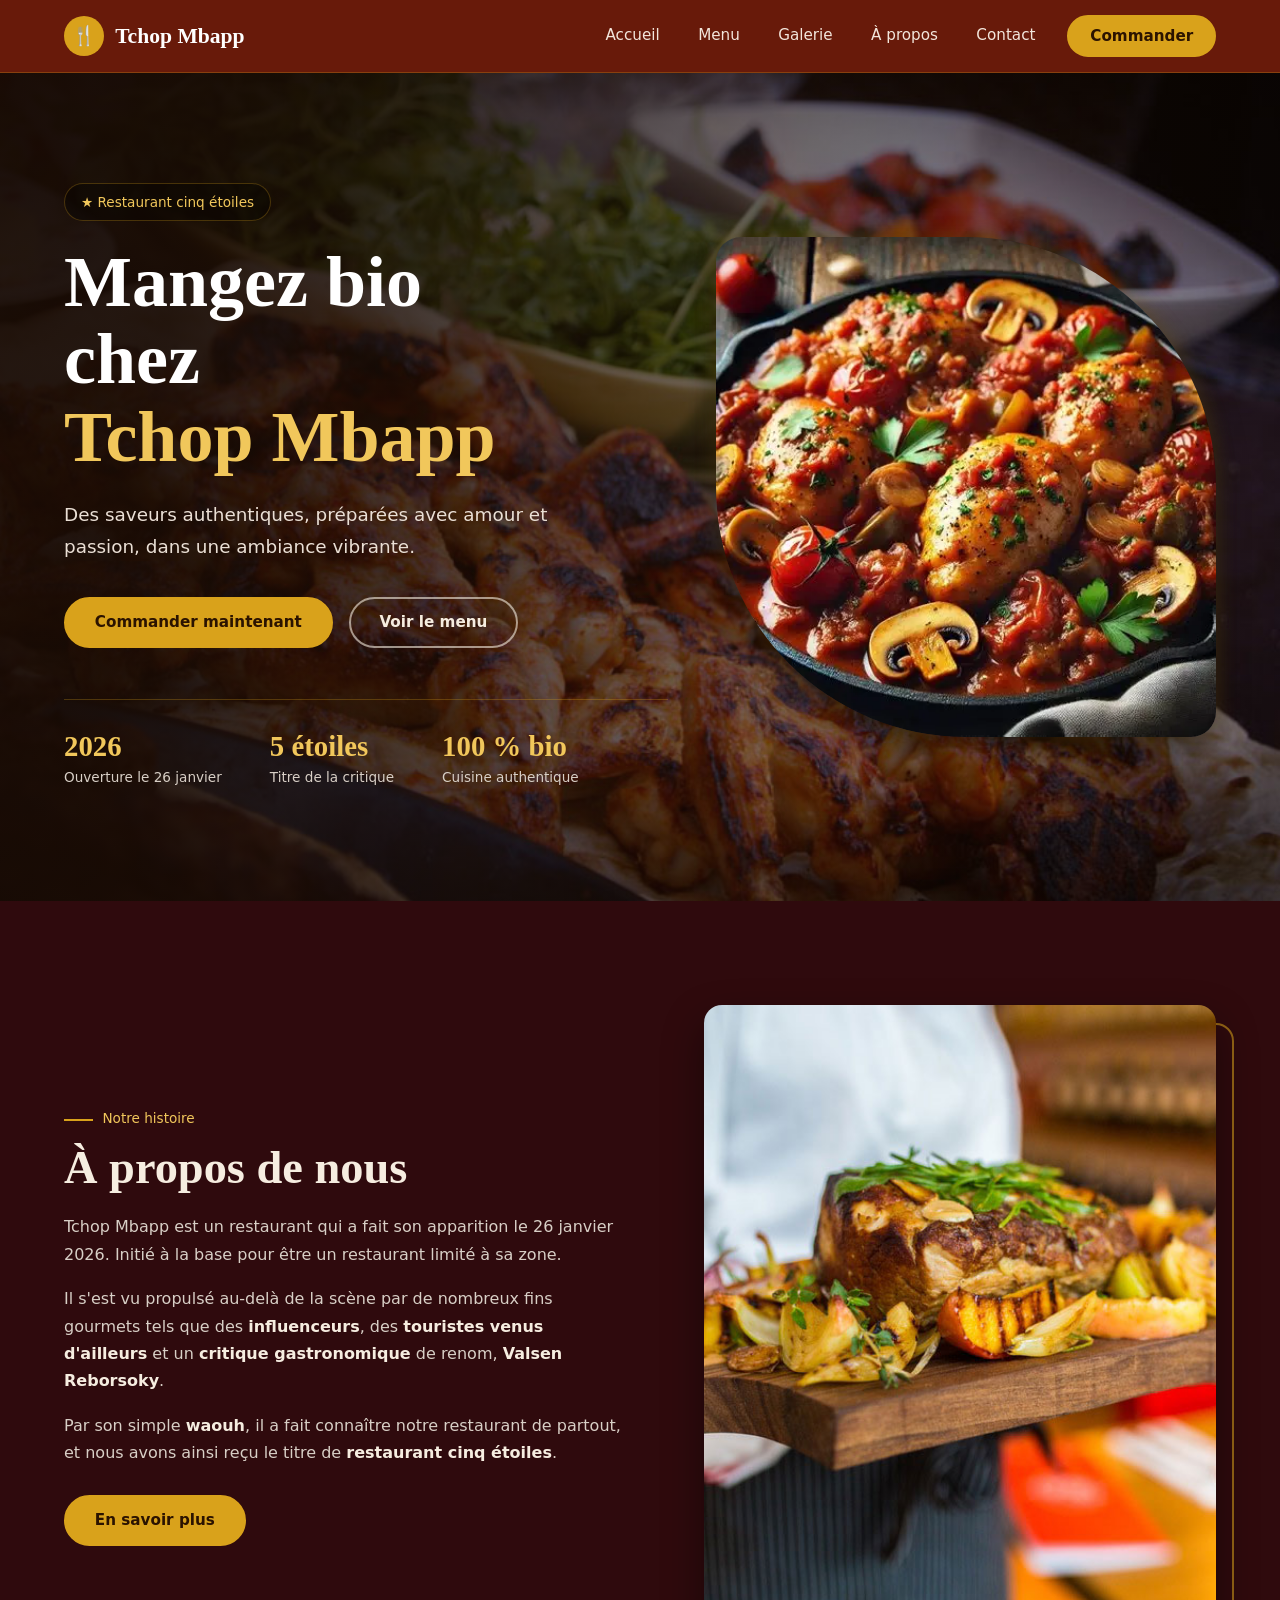
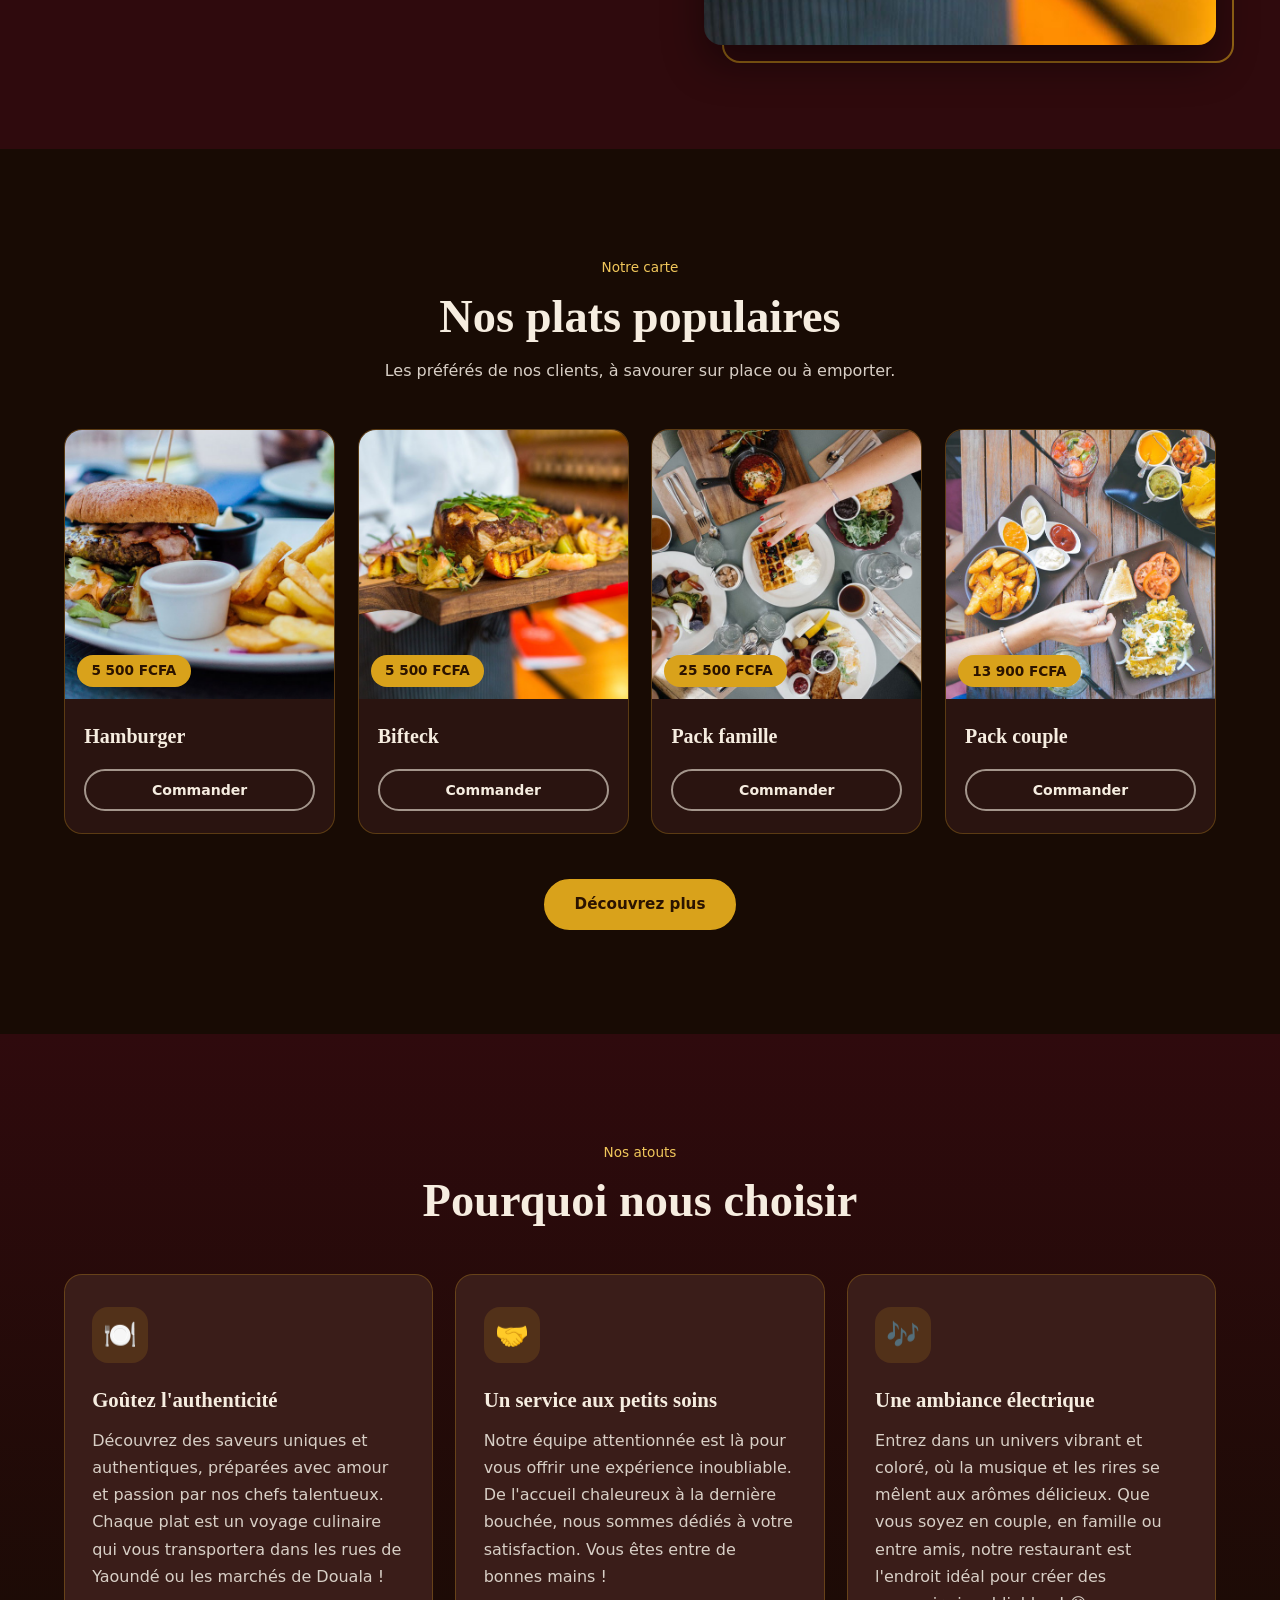
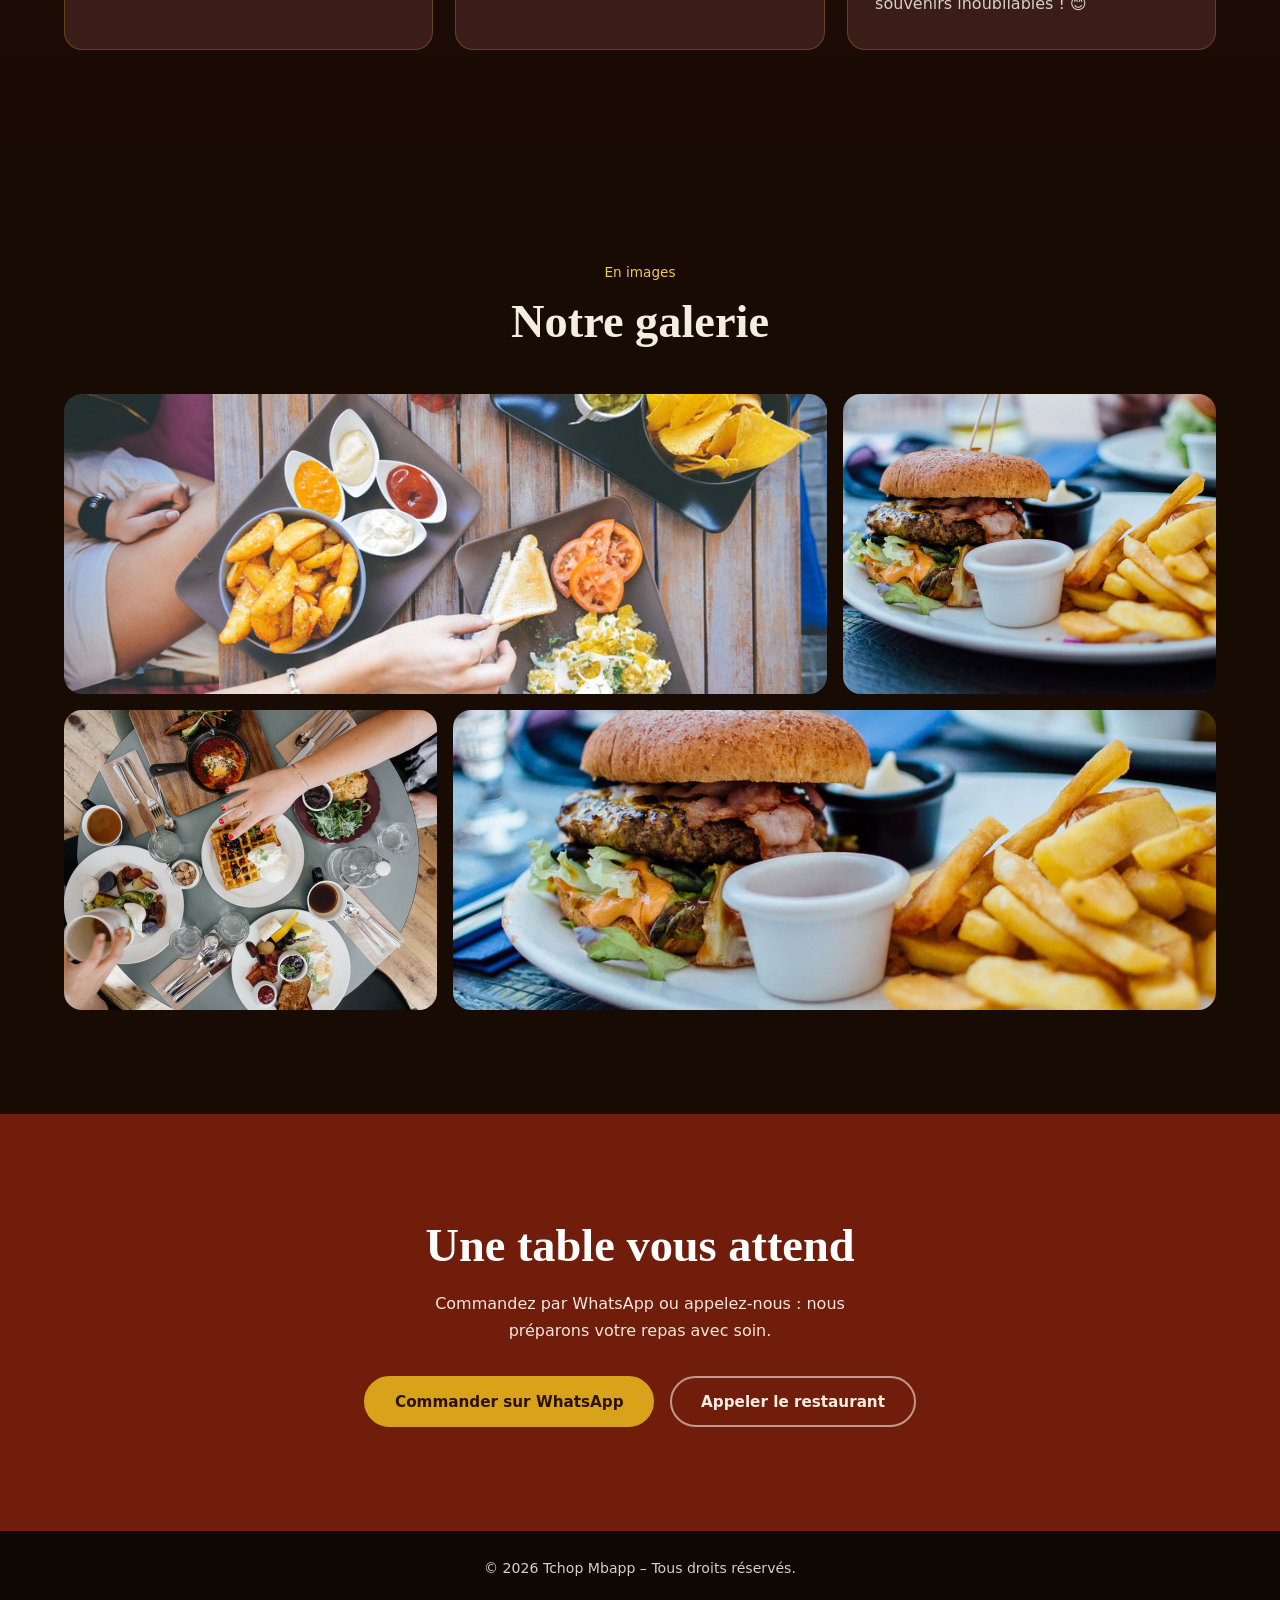
==== commit 386fc3e5: "dte" ====
--- a/index.html
+++ b/index.html
@@ -11,6 +11,183 @@
 <link href="https://fonts.googleapis.com/css2?family=Playfair+Display:wght@600;700;800&family=Poppins:wght@400;500;600&display=swap" rel="stylesheet">
 <link rel="stylesheet" href="style.css">
 </head>
+<style>
+:root{
+  --rouge:#701D0B; --bordeaux:#2f0a0d; --brun:#180b04; --carte:#2a1410; --carte2:#3a1d19;
+  --or:#d9a21b; --or-clair:#f1c75b; --creme:#f6ede0; --texte:#d8cfc6; --ligne:rgba(217,162,27,.28);
+  --titre:'Playfair Display',Georgia,serif; --corps:'Poppins',system-ui,sans-serif;
+  --rayon:18px; --ombre:0 18px 40px rgba(0,0,0,.45);
+}
+*{box-sizing:border-box;margin:0;padding:0}
+html{scroll-behavior:smooth;scroll-padding-top:76px}
+body{font-family:var(--corps);background:var(--brun);color:var(--texte);line-height:1.7;overflow-x:hidden;-webkit-text-size-adjust:100%}
+img{max-width:100%;display:block}
+a{color:inherit;text-decoration:none}
+ul{list-style:none}
+:focus-visible{outline:3px solid var(--or-clair);outline-offset:3px;border-radius:6px}
+.conteneur{width:min(1160px,90%);margin-inline:auto}
+.section{padding:clamp(3.5rem,9vw,6.5rem) 0}
+.entete-section{max-width:640px;margin-bottom:2.8rem}
+.entete-section.centre{margin-inline:auto;text-align:center}
+.tag{display:inline-block;color:var(--or-clair);font-size:.85rem;font-weight:500;margin-bottom:.6rem;padding-left:2.4rem;position:relative}
+.tag::before{content:"";position:absolute;left:0;top:50%;width:1.8rem;height:2px;background:var(--or)}
+.centre .tag{padding-left:0}.centre .tag::before{display:none}
+h2{font-family:var(--titre);font-size:clamp(1.9rem,5vw,2.9rem);line-height:1.2;color:var(--creme)}
+.sous-titre{margin-top:.8rem}
+
+/* Boutons */
+.btn{display:inline-flex;align-items:center;justify-content:center;gap:.5rem;cursor:pointer;font:600 .95rem var(--corps);
+  padding:.9rem 1.8rem;border-radius:999px;border:2px solid var(--or);background:var(--or);color:#2b1300;
+  transition:transform .2s,background .2s,color .2s,box-shadow .2s;min-height:48px}
+.btn:hover{background:var(--or-clair);border-color:var(--or-clair);transform:translateY(-2px);box-shadow:0 10px 24px rgba(217,162,27,.3)}
+.btn.contour{background:transparent;color:var(--creme);border-color:rgba(246,237,224,.6)}
+.btn.contour:hover{background:var(--creme);color:var(--rouge);border-color:var(--creme)}
+.btn.petit{padding:.6rem 1.3rem;font-size:.88rem;min-height:42px}
+
+/* En-tête */
+header{position:sticky;top:0;z-index:50;background:rgba(112,29,11,.92);backdrop-filter:blur(10px);-webkit-backdrop-filter:blur(10px);border-bottom:1px solid var(--ligne)}
+.barre{display:flex;align-items:center;justify-content:space-between;height:72px}
+.logo{display:flex;align-items:center;gap:.7rem;font-family:var(--titre);font-weight:700;font-size:1.35rem;color:#fff}
+.logo-icone{width:40px;height:40px;border-radius:50%;background:var(--or);color:var(--rouge);display:grid;place-items:center;font-size:1.2rem}
+nav ul{display:flex;align-items:center;gap:.4rem}
+nav a{display:block;padding:.5rem 1rem;border-radius:999px;font-size:.95rem;font-weight:500;color:#f3e6dc;transition:.2s}
+nav a:hover{color:var(--or-clair);background:rgba(255,255,255,.08)}
+nav .btn{margin-left:.6rem;color:#2b1300;padding:.55rem 1.3rem;min-height:42px}
+nav .btn:hover{background:var(--or-clair)}
+#toggle{position:absolute;opacity:0;pointer-events:none}
+.burger{display:none;width:46px;height:46px;border-radius:12px;border:1px solid var(--ligne);cursor:pointer;place-items:center}
+.burger span,.burger span::before,.burger span::after{display:block;width:22px;height:2px;background:#fff;border-radius:2px;position:relative;transition:.25s}
+.burger span::before,.burger span::after{content:"";position:absolute;left:0}
+.burger span::before{top:-7px}.burger span::after{top:7px}
+#toggle:focus-visible + .burger{outline:3px solid var(--or-clair)}
+
+/* Héros et disposition sur deux colonnes */
+.hero{position:relative;min-height:calc(100svh - 72px);display:flex;align-items:center;
+  background:linear-gradient(100deg,rgba(24,11,4,.94) 15%,rgba(24,11,4,.55) 60%,rgba(24,11,4,.3)),
+  url(images/gallery_1.jpeg) center/cover no-repeat,#000;padding:3.5rem 0}
+
+.hero-conteneur {
+  display: flex;
+  align-items: center;
+  justify-content: space-between;
+  gap: 3rem;
+  width: min(1160px, 90%);
+  margin-inline: auto;
+}
+
+.hero-texte {
+  flex: 1;
+}
+
+.badge{display:inline-flex;align-items:center;gap:.5rem;border:1px solid var(--ligne);background:rgba(0,0,0,.35);
+  color:var(--or-clair);padding:.4rem 1rem;border-radius:999px;font-size:.85rem;margin-bottom:1.4rem}
+.hero h1{font-family:var(--titre);font-size:clamp(2.5rem,6.5vw,4.5rem);line-height:1.08;color:#fff;max-width:14ch}
+.hero h1 em{display:block;font-style:normal;color:var(--or-clair)}
+.hero p{max-width:46ch;margin:1.4rem 0 2.2rem;font-size:clamp(1rem,2.4vw,1.15rem);color:#eadfd5}
+.actions{display:flex;gap:1rem;flex-wrap:wrap}
+.chiffres{display:flex;gap:clamp(1.5rem,4vw,3rem);margin-top:3.2rem;padding-top:1.8rem;border-top:1px solid var(--ligne);flex-wrap:wrap}
+.chiffres strong{display:block;font-family:var(--titre);font-size:clamp(1.5rem,3vw,1.8rem);color:var(--or-clair);line-height:1.2}
+.chiffres span{font-size:.85rem}
+
+
+
+
+/* À propos */
+.about{background:var(--bordeaux)}
+.about .conteneur{display:grid;grid-template-columns:1.1fr 1fr;gap:clamp(2rem,6vw,5rem);align-items:center}
+.about p{margin-top:1.1rem}
+.about strong{color:var(--creme);font-weight:600}
+.about .btn{margin-top:1.8rem}
+.cadre{position:relative}
+.cadre::before{content:"";position:absolute;inset:18px -18px -18px 18px;border:2px solid var(--or);border-radius:var(--rayon);opacity:.6}
+.cadre img{position:relative;width:100%;aspect-ratio:4/5;object-fit:cover;border-radius:var(--rayon);box-shadow:var(--ombre)}
+
+/* Plats */
+.grille-plats{display:grid;grid-template-columns:repeat(4,1fr);gap:1.4rem}
+.plat{background:var(--carte);border:1px solid var(--ligne);border-radius:var(--rayon);overflow:hidden;display:flex;flex-direction:column;transition:transform .25s,border-color .25s,box-shadow .25s}
+.plat:hover{transform:translateY(-6px);border-color:var(--or);box-shadow:var(--ombre)}
+.plat .img{position:relative;aspect-ratio:1;overflow:hidden}
+.plat img{width:100%;height:100%;object-fit:cover;transition:transform .5s}
+.plat:hover img{transform:scale(1.07)}
+.prix{position:absolute;left:12px;bottom:12px;background:var(--or);color:#2b1300;font-weight:600;font-size:.85rem;padding:.3rem .9rem;border-radius:999px}
+.plat .corps{padding:1.2rem 1.2rem 1.4rem;display:flex;flex-direction:column;gap:1rem;flex:1;justify-content:space-between}
+.plat h3{font-family:var(--titre);font-size:1.25rem;color:var(--creme)}
+.centre-btn{text-align:center;margin-top:2.8rem}
+
+/* Pourquoi nous choisir */
+.choix{background:linear-gradient(180deg,var(--bordeaux),var(--brun))}
+.grille-choix{display:grid;grid-template-columns:repeat(3,1fr);gap:1.4rem}
+.carte{background:var(--carte2);border:1px solid var(--ligne);border-radius:var(--rayon);padding:2rem 1.7rem;transition:.25s}
+.carte:hover{border-color:var(--or);transform:translateY(-4px)}
+.icone{width:56px;height:56px;border-radius:16px;background:rgba(217,162,27,.15);display:grid;place-items:center;font-size:1.7rem;margin-bottom:1.2rem}
+.carte h3{font-family:var(--titre);font-size:1.3rem;color:var(--creme);margin-bottom:.6rem}
+
+/* Galerie */
+.grille-galerie{display:grid;grid-template-columns:repeat(3,1fr);gap:1rem}
+.grille-galerie figure{overflow:hidden;border-radius:var(--rayon);height:300px}
+.grille-galerie .large{grid-column:span 2}
+.grille-galerie img{width:100%;height:100%;object-fit:cover;transition:transform .6s}
+.grille-galerie figure:hover img{transform:scale(1.06)}
+
+/* Contact */
+.contact{background:var(--rouge);text-align:center}
+.contact h2{color:#fff}
+.contact p{max-width:48ch;margin:1rem auto 2rem;color:#f3e6dc}
+.contact .actions{justify-content:center}
+.contact .btn.contour:hover{color:var(--rouge)}
+
+footer{background:#0f0702;padding:1.6rem 0;font-size:.88rem;text-align:center}
+footer a{color:var(--or-clair);text-decoration:underline;text-underline-offset:3px}
+
+/* Tablette */
+@media (max-width:1000px){
+  .grille-plats{grid-template-columns:repeat(2,1fr)}
+  .grille-choix{grid-template-columns:1fr 1fr}
+  .grille-choix .carte:last-child{grid-column:span 2}
+}
+@media (max-width:900px){
+  .hero-conteneur{flex-direction:column;text-align:center}
+  .hero-texte .actions, .hero-texte .chiffres{justify-content:center}
+  .gord{width:240px;height:240px;min-width:240px;margin-top:1rem}
+}
+@media (max-width:860px){
+  .burger{display:grid}
+  nav{position:absolute;left:0;right:0;top:72px;background:rgba(80,20,8,.98);border-bottom:1px solid var(--ligne);
+    max-height:0;overflow:hidden;transition:max-height .35s}
+  nav ul{flex-direction:column;align-items:stretch;padding:.6rem 5% 1.4rem;gap:.2rem}
+  nav a{padding:.9rem 1rem;font-size:1.05rem}
+  nav .btn{margin:.8rem 0 0}
+  #toggle:checked ~ nav{max-height:420px}
+  #toggle:checked + .burger span{background:transparent}
+  #toggle:checked + .burger span::before{top:0;transform:rotate(45deg)}
+  #toggle:checked + .burger span::after{top:0;transform:rotate(-45deg)}
+  .about .conteneur{grid-template-columns:1fr}
+  .cadre{max-width:460px;margin:0 18px 18px 0}
+  .cadre img{aspect-ratio:4/3}
+  .hero{background-position:60% center}
+}
+/* Téléphone */
+@media (max-width:600px){
+  .barre{height:64px}
+  nav{top:64px}
+  html{scroll-padding-top:64px}
+  .hero{min-height:auto;padding:4rem 0 3rem}
+  .actions .btn{width:100%}
+  .grille-plats{grid-template-columns:1fr 1fr;gap:.8rem}
+  .plat .corps{padding:.9rem .9rem 1.1rem}
+  .plat h3{font-size:1.05rem}
+  .plat .btn{width:100%}
+  .grille-choix{grid-template-columns:1fr}
+  .grille-choix .carte:last-child{grid-column:auto}
+  .grille-galerie{grid-template-columns:1fr 1fr;gap:.6rem}
+  .grille-galerie figure{height:170px}
+  .grille-galerie .large{grid-column:span 2;height:210px}
+  .chiffres{gap:1.4rem}
+  .gord{width:200px;height:200px;min-width:200px}
+}
+@media (max-width:380px){.grille-plats{grid-template-columns:1fr}}
+@media (prefers-reduced-motion:reduce){*{transition:none!important}html{scroll-behavior:auto}}
+</style>
 <body>
 
 <header>
@@ -32,22 +209,28 @@
 </header>
 
 <main>
-  <section class="hero" id="accueil">
-    <div class="conteneur">
-      <span class="badge">★ Restaurant cinq étoiles</span>
-      <h1>Mangez bio chez <em>Tchop Mbapp</em></h1>
-      <p>Des saveurs authentiques, préparées avec amour et passion, dans une ambiance vibrante.</p>
-      <div class="actions">
-        <a class="btn" href="#contact">Commander maintenant</a>
-        <a class="btn contour" href="#plats">Voir le menu</a>
-      </div>
-      <div class="chiffres">
-        <div><strong>2026</strong><span>Ouverture le 26 janvier</span></div>
-        <div><strong>5 étoiles</strong><span>Titre de la critique</span></div>
-        <div><strong>100 % bio</strong><span>Cuisine authentique</span></div>
-      </div>
-    </div>
-  </section>
+  <div class="hero" id="accueil">
+    <div class="hero-conteneur">
+      <div class="hero-texte">
+        <span class="badge">★ Restaurant cinq étoiles</span>
+        <h1>Mangez bio chez <em>Tchop Mbapp</em></h1>
+        <p>Des saveurs authentiques, préparées avec amour et passion, dans une ambiance vibrante.</p>
+        <div class="actions">
+          <a class="btn" href="#contact">Commander maintenant</a>
+          <a class="btn contour" href="#plats">Voir le menu</a>
+        </div>
+        <div class="chiffres">
+          <div><strong>2026</strong><span>Ouverture le 26 janvier</span></div>
+          <div><strong>5 étoiles</strong><span>Titre de la critique</span></div>
+          <div><strong>100 % bio</strong><span>Cuisine authentique</span></div>
+        </div>
+      </div>
+      
+      <div class="gord">
+        <img src="images/galerry10.jpeg" alt="Pack couple">
+      </div>
+    </div>
+  </div>
 
   <section class="section about" id="apropos">
     <div class="conteneur">
@@ -150,7 +333,7 @@
 </main>
 
 <footer>
-  <div class="conteneur">&copy; 2026 Tchop Mbapp – Tous droits réservés. <a href="https://github.com/VOTRE-PSEUDO" target="_blank" rel="noopener"></a></div>
+  <div class="conteneur">&copy; 2026 Tchop Mbapp – Tous droits réservés.</div>
 </footer>
 
 </body>
--- a/style.css
+++ b/style.css
@@ -108,7 +108,48 @@
 
 footer{background:#0f0702;padding:1.6rem 0;font-size:.88rem;text-align:center}
 footer a{color:var(--or-clair);text-decoration:underline;text-underline-offset:3px}
+.sel {
+  display: flex;
+  align-items: center;
+  justify-content: space-between;
+  gap: 2rem;
+  padding: 2rem 5%;
+ 
+}
 
+.gord {
+  width: 500px;
+  height: 500px;
+  min-width: 250px;
+  border-radius: 50%;
+ border-top-left-radius: 25px;
+ border-bottom-right-radius: 25px;
+  overflow: hidden;
+  
+  box-shadow: 0 10px 30px rgba(0, 0, 0, 0.6), 0 0 20px rgba(217, 162, 27, 0.3);
+  margin: 0 auto;
+}
+
+.gord img {
+  width: 100%;
+  height: 100%;
+  object-fit: cover;
+  display: block;
+}
+
+/* Adaptation pour les écrans mobiles */
+@media (max-width: 860px) {
+  .sel {
+    flex-direction: column;
+    text-align: center;
+  }
+  
+  .gord {
+    width: 200px;
+    height: 200px;
+    min-width: 200px;
+  }
+}
 /* Tablette */
 @media (max-width:1000px){
   .grille-plats{grid-template-columns:repeat(2,1fr)}
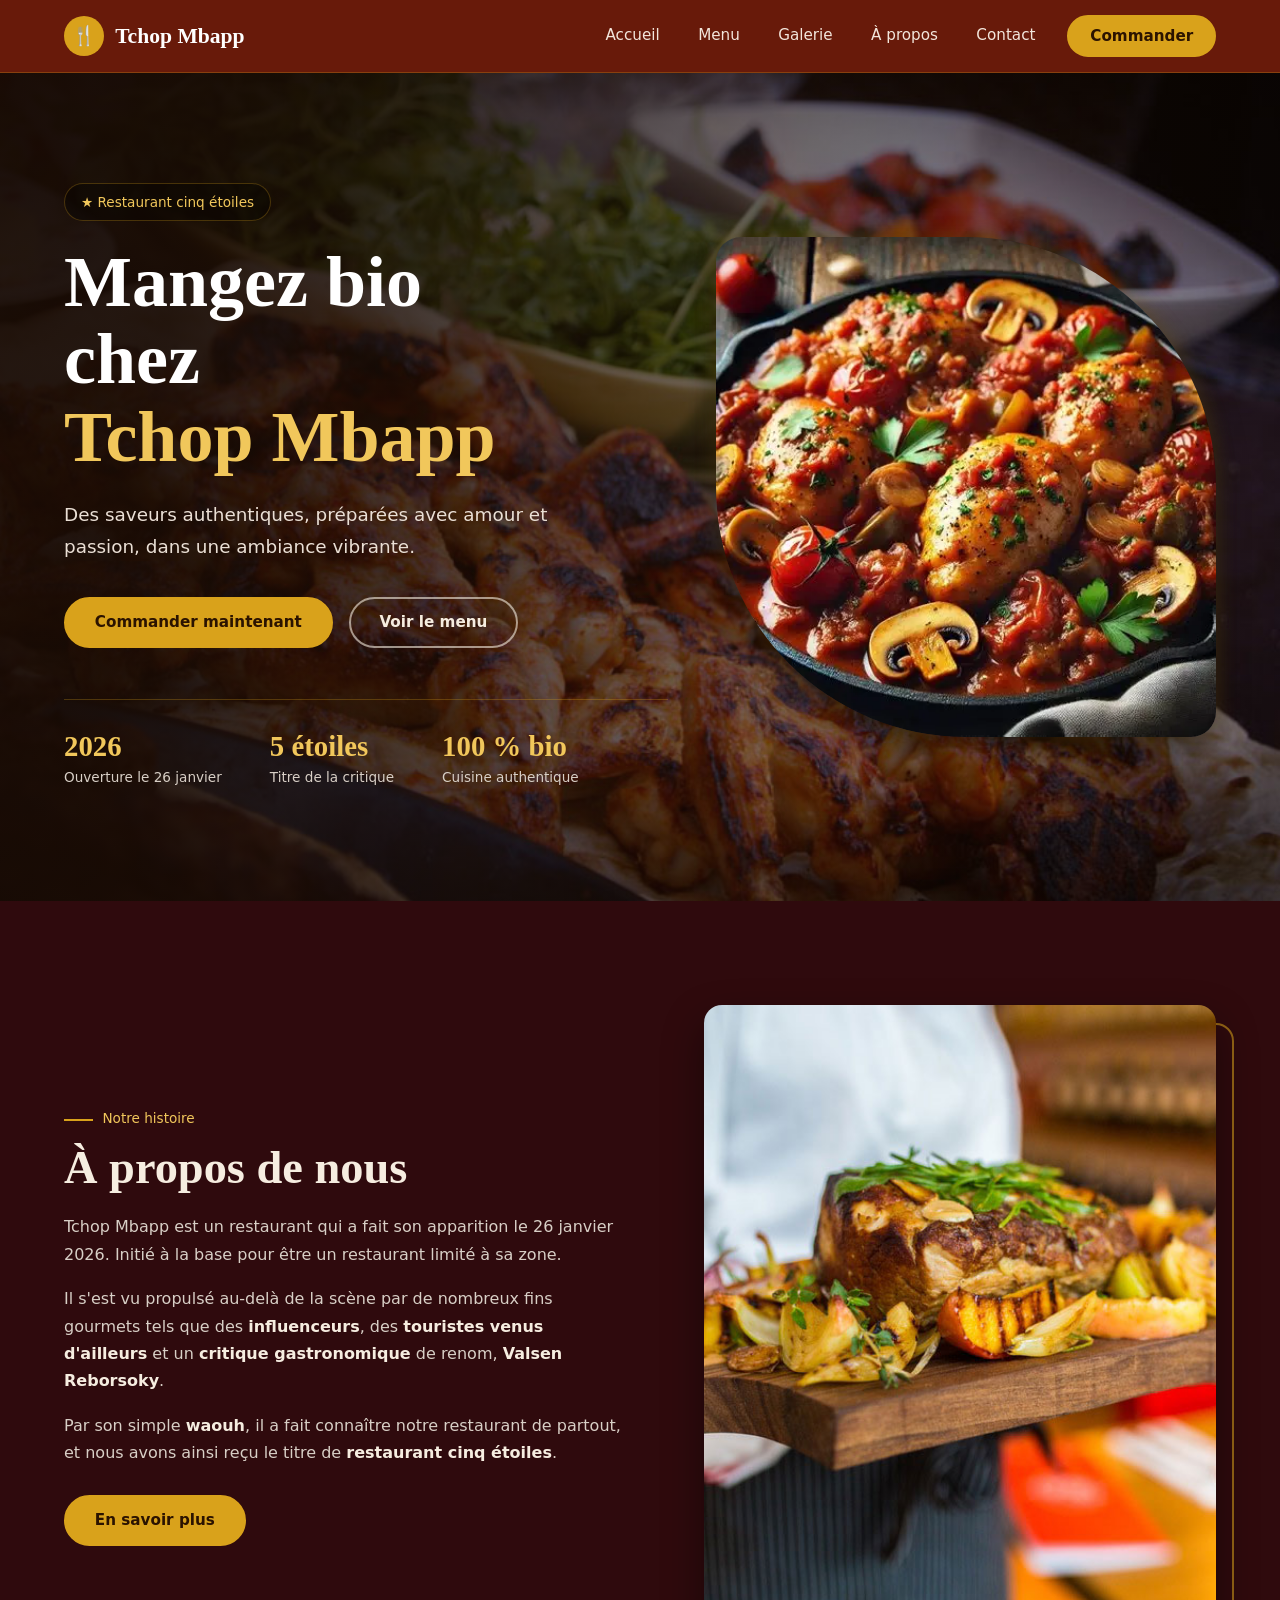
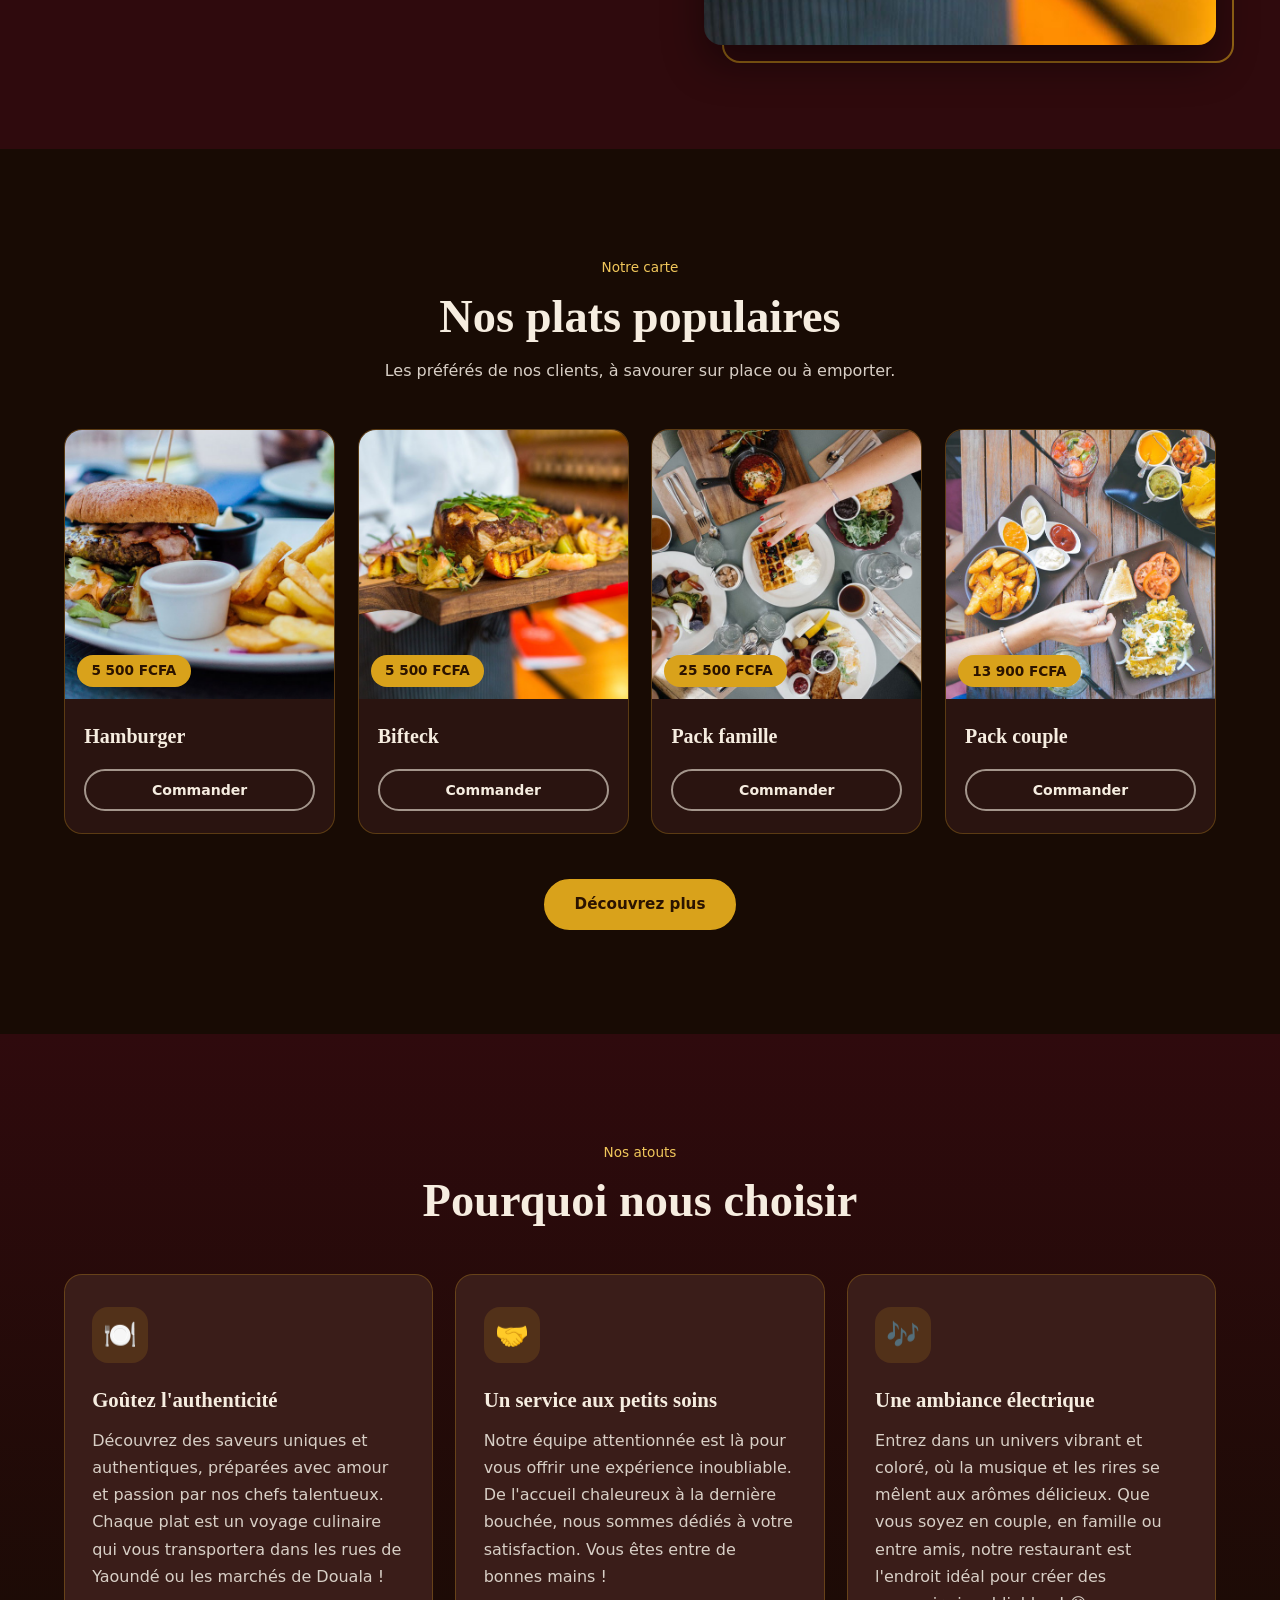
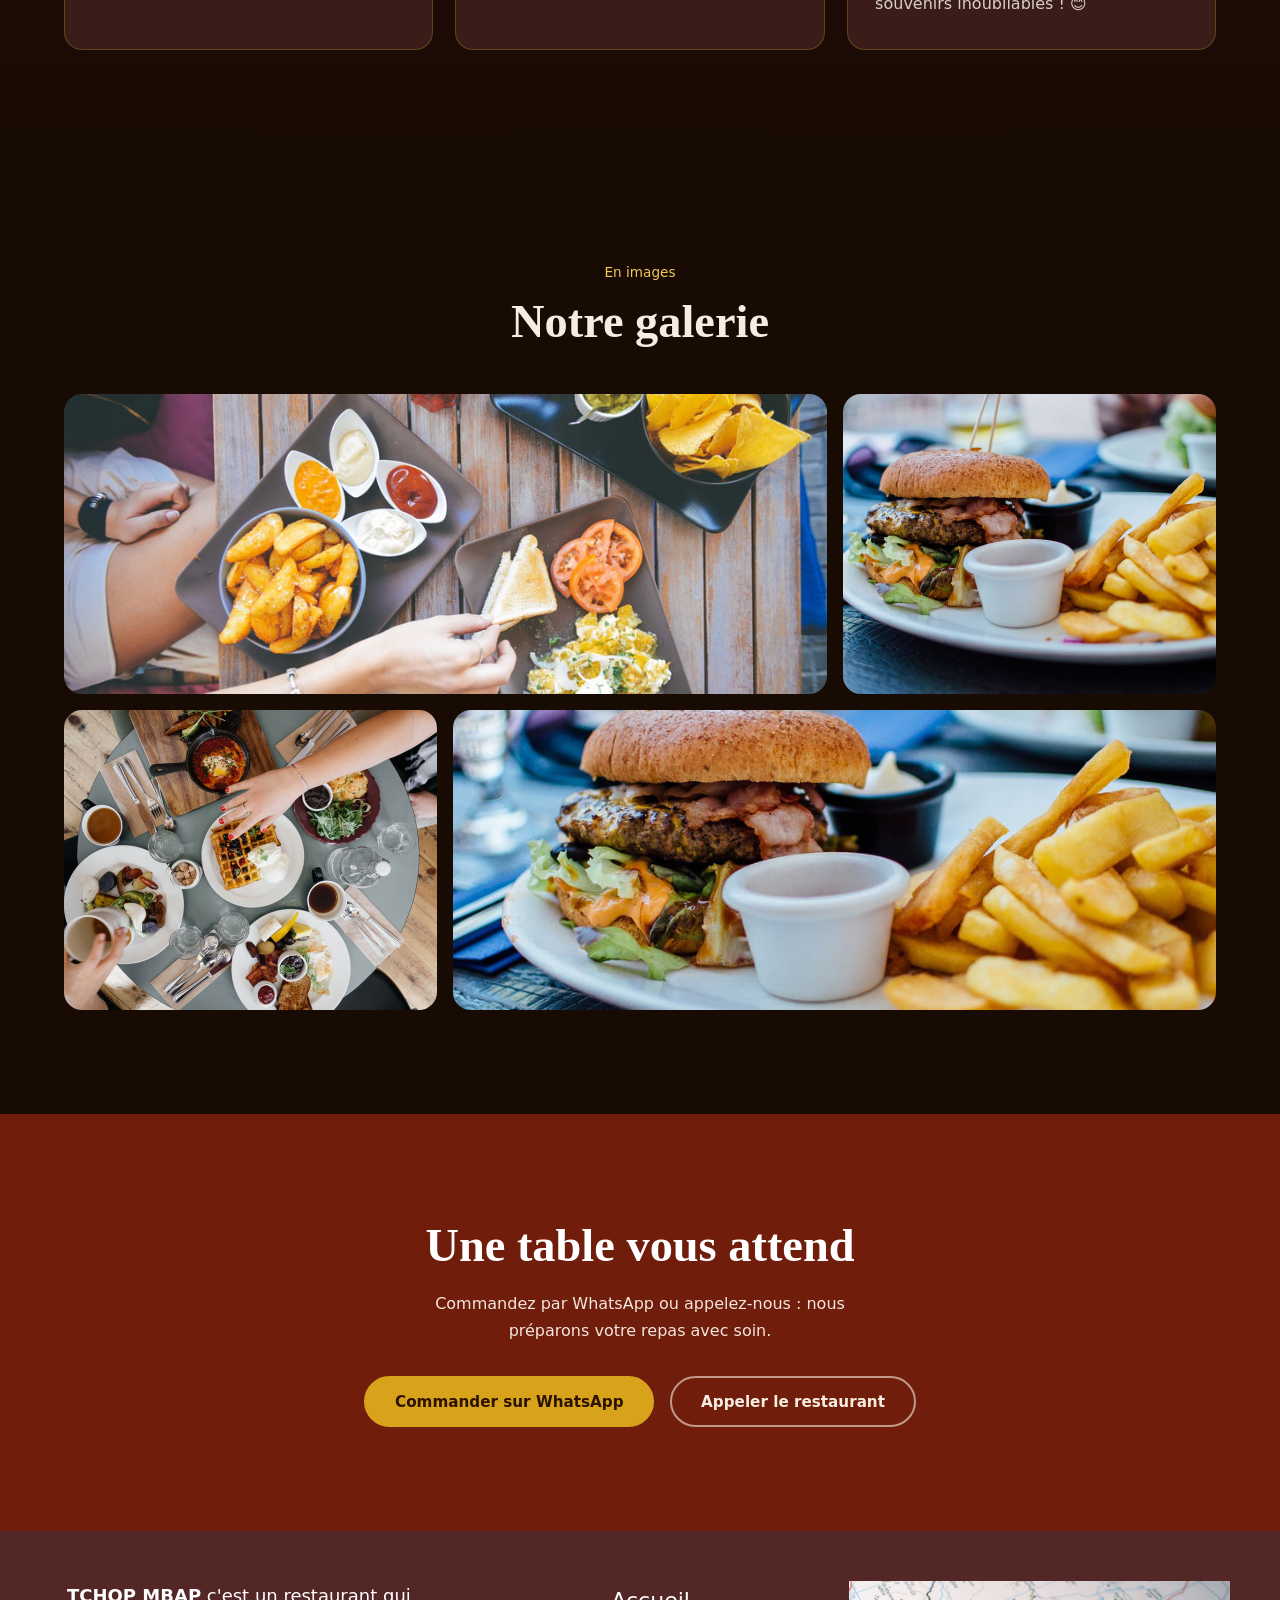
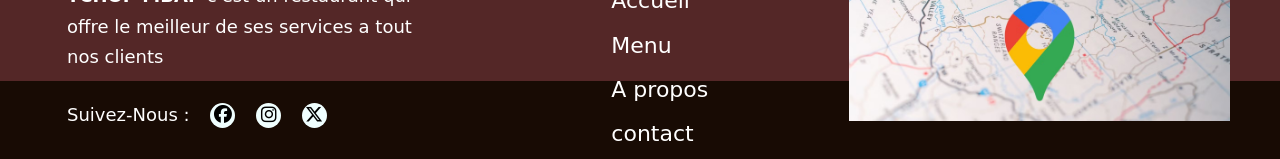
==== commit d06c2946: "fsh" ====
--- a/index.html
+++ b/index.html
@@ -6,6 +6,7 @@
 <title>Tchop Mbapp – Restaurant, saveurs authentiques</title>
 <meta name="description" content="Tchop Mbapp, restaurant cinq étoiles : plats authentiques, service aux petits soins et ambiance électrique. Commandez en ligne.">
 <meta name="theme-color" content="#701D0B">
+<link rel="stylesheet" href="https://cdnjs.cloudflare.com/ajax/libs/font-awesome/6.5.1/css/all.min.css">
 <link rel="preconnect" href="https://fonts.googleapis.com">
 <link rel="preconnect" href="https://fonts.gstatic.com" crossorigin>
 <link href="https://fonts.googleapis.com/css2?family=Playfair+Display:wght@600;700;800&family=Poppins:wght@400;500;600&display=swap" rel="stylesheet">
@@ -332,9 +333,31 @@
   </section>
 </main>
 
-<footer>
-  <div class="conteneur">&copy; 2026 Tchop Mbapp – Tous droits réservés.</div>
-</footer>
+ <section class="footer">
+            <div class="footer-1">
+                <p class="p-4"><strong>TCHOP MBAP</strong> c'est un restaurant qui offre le meilleur
+                    de ses services a  tout nos clients</p> <br>
+                <p class="p-4">Suivez-Nous :
+                    <i class="fab fa-facebook"></i>
+                <i class="fab fa-instagram"></i>
+                <i class="fab fa-x-twitter"></i>
+                </p>
+                
+
+            </div>
+            <div class="footer-2">
+                <ul class="lu-ro">
+                    <li class="lii">Accueil</li>
+                    <li class="lii">Menu</li>
+                    <li class="lii">A propos</li>
+                    <li class="lii">contact</li>
+                </ul>
+            </div>
+            <div class="footer-3" style=" background-image:url(images/mapy.avif);">
+                
+            </div>
+        </section>
+       
 
 </body>
 </html>
--- a/style.css
+++ b/style.css
@@ -135,6 +135,55 @@
   height: 100%;
   object-fit: cover;
   display: block;
+}
+
+.footer{
+    width:100%;
+    height: 150px;
+    background-color: rgb(84, 39, 39);
+    padding: 50px;
+    display: flex;
+}
+.footer-1,.footer-2,.footer-3{
+    width: 450px;
+    height: 140px;
+    margin-left: 12px;
+    background-color: transparent;
+   
+}
+.p-4{
+    font-size: 18px;
+    text-align: left;
+    padding-left: 5px;
+    padding-right: 5px;
+    color: white;
+}
+
+.lii{
+    margin-left: 150px;
+    padding: 6px;
+    font-size: 22px;
+    margin-top: -5px;
+    color: white;
+}
+.footer-3{
+    background-position: center;
+    background-repeat: no-repeat;
+    background-size: cover;
+}
+.fab{
+    width: 25px;
+    height: 25px;
+    border-radius: 100px;
+    justify-content: center;
+    align-items: center;
+    margin-bottom: -50px;
+   display: inline-flex;
+    background-color: azure;
+    margin-left: 15px;
+    color: black;
+    
+    
 }
 
 /* Adaptation pour les écrans mobiles */
